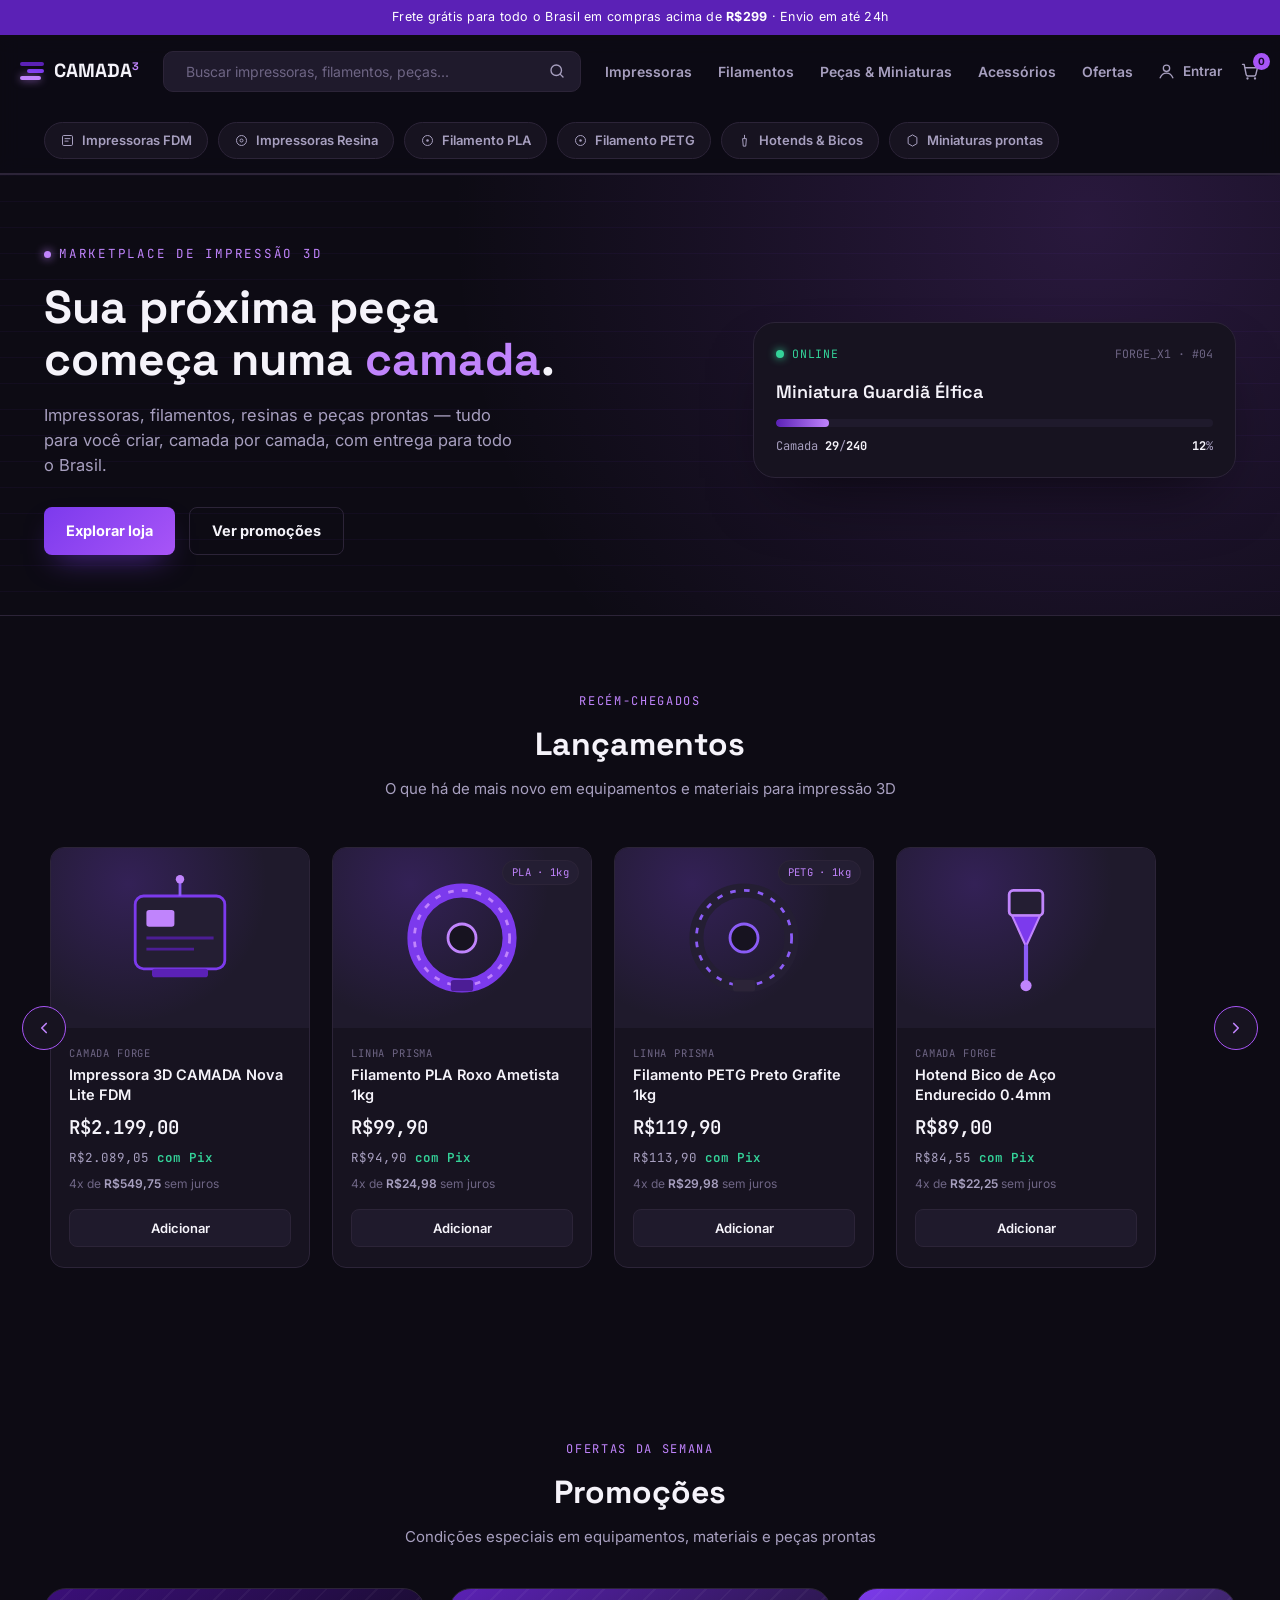
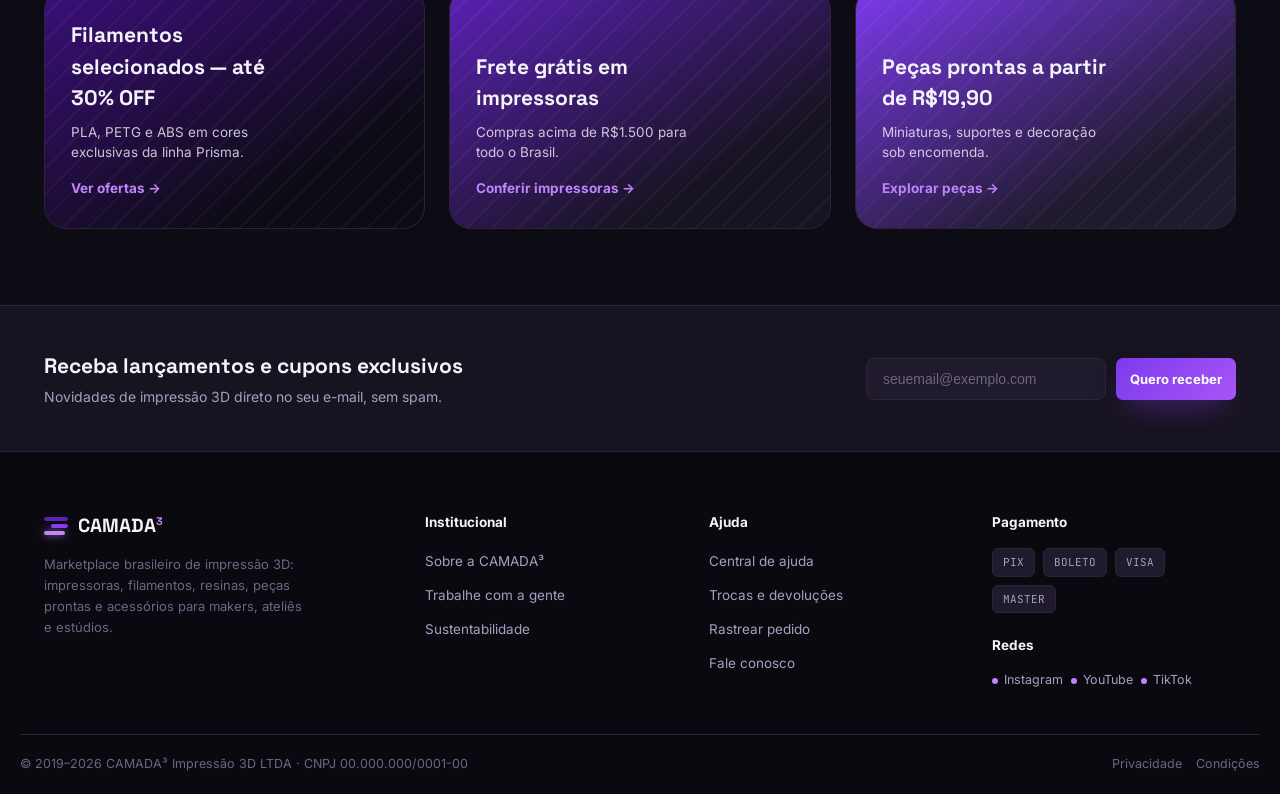
==== index.html @ 6850e4cc "Primeiros passos" ====
<!DOCTYPE html>
<html lang="pt-BR">
<head>
<meta charset="UTF-8">
<meta name="viewport" content="width=device-width, initial-scale=1.0">
<title>CAMADA³ · Loja de Impressão 3D</title>
<link rel="icon" href="data:image/svg+xml,%3Csvg xmlns='http://www.w3.org/2000/svg' viewBox='0 0 32 32'%3E%3Crect width='32' height='32' rx='7' fill='%230D0B14'/%3E%3Crect x='7' y='19' width='18' height='4' rx='2' fill='%234C1D95'/%3E%3Crect x='9' y='13' width='14' height='4' rx='2' fill='%238B5CF6'/%3E%3Crect x='11' y='7' width='10' height='4' rx='2' fill='%23C084FC'/%3E%3C/svg%3E">
<link rel="preconnect" href="https://fonts.googleapis.com">
<link rel="preconnect" href="https://fonts.gstatic.com" crossorigin>
<link href="https://fonts.googleapis.com/css2?family=Space+Grotesk:wght@500;600;700&family=Inter:wght@400;500;600;700&family=JetBrains+Mono:wght@500;600&display=swap" rel="stylesheet">
<style>
  :root{
    --bg:#0D0B14;
    --surface:#171320;
    --surface-2:#1F1A2C;
    --surface-3:#241E33;
    --border:#2C2438;
    --primary:#7C3AED;
    --primary-hover:#8B5CF6;
    --primary-dark:#5B21B6;
    --accent:#C084FC;
    --accent-2:#A855F7;
    --text:#F5F3FA;
    --text-muted:#A79FBF;
    --text-faint:#6E6584;
    --success:#34D399;
    --white:#ffffff;
    --radius-sm:8px;
    --radius-md:14px;
    --radius-lg:22px;
    --font-display:'Space Grotesk',sans-serif;
    --font-body:'Inter',sans-serif;
    --font-mono:'JetBrains Mono',monospace;
  }
  *{margin:0;padding:0;box-sizing:border-box;}
  html{scroll-behavior:smooth;}
  body{
    background:var(--bg);
    color:var(--text);
    font-family:var(--font-body);
    line-height:1.5;
    overflow-x:hidden;
  }
  a{color:inherit;text-decoration:none;}
  button{font-family:inherit;}
  ul{list-style:none;}
  :focus-visible{outline:2px solid var(--accent);outline-offset:3px;border-radius:4px;}
  img,svg{display:block;}
  .container{width:100%;max-width:1240px;margin:0 auto;padding:0 24px;}
  .section{padding:76px 0;}
  .section-head{text-align:center;margin-bottom:40px;}
  .section-head .eyebrow{
    font-family:var(--font-mono);font-size:12px;letter-spacing:.14em;color:var(--accent);
    text-transform:uppercase;margin-bottom:10px;display:block;
  }
  .section-head h2{font-family:var(--font-display);font-size:32px;font-weight:700;}
  .section-head p{color:var(--text-muted);margin-top:10px;font-size:15px;}

  /* ---------- Buttons ---------- */
  .btn{
    display:inline-flex;align-items:center;justify-content:center;gap:8px;
    padding:12px 22px;border-radius:var(--radius-sm);font-weight:700;font-size:14.5px;
    border:none;cursor:pointer;transition:transform .12s ease,filter .15s ease,background .15s ease,border-color .15s ease;
  }
  .btn:active{transform:scale(.97);}
  .btn-primary{background:linear-gradient(135deg,var(--primary),var(--accent-2));color:var(--white);box-shadow:0 14px 30px -12px rgba(124,58,237,.6);}
  .btn-primary:hover{filter:brightness(1.08);}
  .btn-ghost{background:transparent;color:var(--text);border:1.5px solid var(--border);}
  .btn-ghost:hover{border-color:var(--accent-2);color:var(--accent);}
  .btn-sm{padding:9px 14px;font-size:13px;border-radius:7px;}

  /* ---------- Logo ---------- */
  .logo{display:flex;align-items:center;gap:10px;flex-shrink:0;}
  .logo-mark{width:24px;height:24px;display:flex;flex-direction:column;justify-content:center;gap:3px;}
  .logo-mark span{height:4px;border-radius:2px;display:block;}
  .logo-mark span:nth-child(1){width:100%;background:var(--primary-dark);}
  .logo-mark span:nth-child(2){width:72%;margin-left:auto;background:var(--primary);}
  .logo-mark span:nth-child(3){width:88%;background:var(--accent);box-shadow:0 0 8px rgba(192,132,252,.75);}
  .logo-word{font-family:var(--font-display);font-weight:700;font-size:19px;}
  .logo-word sup{color:var(--accent);font-size:11px;top:-.6em;}

  /* ---------- Utility bar ---------- */
  .utility-bar{background:var(--primary-dark);color:#fff;font-size:12.5px;text-align:center;padding:8px 0;letter-spacing:.02em;}
  .utility-bar strong{font-weight:700;}

  /* ---------- Header ---------- */
  header.main-header{
    position:sticky;top:0;z-index:50;
    background:rgba(13,11,20,.9);backdrop-filter:blur(10px);
    border-bottom:1px solid var(--border);
  }
  .header-row{display:flex;align-items:center;gap:24px;padding:16px 0;}
  .search-form{
    flex:1;max-width:520px;display:flex;align-items:center;
    background:var(--surface-2);border:1.5px solid var(--border);border-radius:10px;
    padding:0 6px 0 14px;transition:border-color .15s ease;
  }
  .search-form:focus-within{border-color:var(--primary);}
  .search-form input{
    flex:1;background:none;border:none;color:var(--text);font-size:14px;padding:11px 8px;font-family:var(--font-body);
  }
  .search-form input::placeholder{color:var(--text-faint);}
  .search-form button{background:none;border:none;color:var(--text-muted);cursor:pointer;padding:8px;display:flex;}
  .search-form button:hover{color:var(--accent);}

  nav.main-nav{display:flex;align-items:center;gap:26px;}
  nav.main-nav a{font-size:14px;font-weight:600;color:var(--text-muted);transition:color .15s ease;white-space:nowrap;}
  nav.main-nav a:hover{color:var(--accent);}

  .header-actions{display:flex;align-items:center;gap:18px;flex-shrink:0;}
  .icon-link{display:flex;align-items:center;gap:7px;font-size:13.5px;font-weight:600;color:var(--text-muted);position:relative;}
  .icon-link:hover{color:var(--accent);}
  .cart-badge{
    position:absolute;top:-8px;right:-10px;background:var(--accent-2);color:#1a0b2e;font-size:10px;font-weight:700;
    border-radius:50%;width:17px;height:17px;display:flex;align-items:center;justify-content:center;
  }
  .hamburger{display:none;background:none;border:none;color:var(--text);cursor:pointer;padding:6px;}

  .category-row{border-bottom:1px solid var(--border);}
  .category-scroll{display:flex;gap:10px;padding:14px 0;overflow-x:auto;scrollbar-width:none;}
  .category-scroll::-webkit-scrollbar{display:none;}
  .pill{
    flex-shrink:0;display:flex;align-items:center;gap:7px;padding:8px 15px;border-radius:999px;
    background:var(--surface);border:1px solid var(--border);font-size:13px;font-weight:600;color:var(--text-muted);
    transition:border-color .15s ease,color .15s ease;
  }
  .pill:hover{border-color:var(--accent-2);color:var(--accent);}
  .pill svg{width:15px;height:15px;flex-shrink:0;}

  @media (max-width:900px){
    .search-form{display:none;}
    nav.main-nav{position:absolute;top:100%;left:0;width:100%;max-height:0;background:var(--surface);border-top:1px solid var(--border);
      flex-direction:column;align-items:stretch;gap:0;overflow:hidden;
      transition:max-height .3s ease;z-index:60;}
    nav.main-nav a{width:100%;padding:15px 24px;border-bottom:1px solid var(--border);}
    nav.main-nav.open{max-height:320px;overflow-y:auto;}
    .hamburger{display:flex;}
    .icon-link span.label{display:none;}
  }

  /* ---------- Hero ---------- */
  .hero{
    padding:70px 0 60px;
    background:
      repeating-linear-gradient(180deg,rgba(124,58,237,.05) 0px,rgba(124,58,237,.05) 1px,transparent 1px,transparent 26px),
      radial-gradient(circle at 85% 10%,rgba(168,85,247,.18),transparent 55%);
    border-bottom:1px solid var(--border);
  }
  .hero-grid{display:grid;grid-template-columns:1.15fr .85fr;gap:56px;align-items:center;}
  .hero .eyebrow{font-family:var(--font-mono);font-size:12.5px;letter-spacing:.14em;color:var(--accent);text-transform:uppercase;
    display:flex;align-items:center;gap:8px;margin-bottom:18px;}
  .hero .eyebrow::before{content:"";width:7px;height:7px;border-radius:50%;background:var(--accent);box-shadow:0 0 10px var(--accent);}
  .hero h1{font-family:var(--font-display);font-size:46px;font-weight:700;line-height:1.12;margin-bottom:18px;max-width:560px;}
  .hero h1 em{font-style:normal;color:var(--accent);}
  .hero p.lede{color:var(--text-muted);font-size:16.5px;max-width:480px;margin-bottom:30px;}
  .hero-ctas{display:flex;gap:14px;flex-wrap:wrap;}

  .status-card{
    background:var(--surface);border:1px solid var(--border);border-radius:var(--radius-lg);
    padding:22px;box-shadow:0 30px 70px -30px rgba(0,0,0,.7);
  }
  .status-head{display:flex;align-items:center;justify-content:space-between;margin-bottom:16px;}
  .status-head .dot-label{display:flex;align-items:center;gap:8px;font-family:var(--font-mono);font-size:11.5px;color:var(--success);text-transform:uppercase;letter-spacing:.06em;}
  .status-head .dot{width:8px;height:8px;border-radius:50%;background:var(--success);box-shadow:0 0 8px var(--success);animation:blink 1.6s ease-in-out infinite;}
  @keyframes blink{0%,100%{opacity:1;}50%{opacity:.35;}}
  .status-head .machine{font-family:var(--font-mono);font-size:11.5px;color:var(--text-faint);}
  .status-part{font-family:var(--font-display);font-size:18px;font-weight:600;margin-bottom:14px;min-height:24px;}
  .progress-track{height:8px;border-radius:6px;background:var(--surface-2);overflow:hidden;margin-bottom:10px;}
  .progress-fill{height:100%;border-radius:6px;background:linear-gradient(90deg,var(--primary-dark),var(--accent));width:0%;transition:width .2s linear;}
  .status-meta{display:flex;justify-content:space-between;font-family:var(--font-mono);font-size:12px;color:var(--text-muted);}
  .status-meta strong{color:var(--text);}

  @media (max-width:900px){
    .hero-grid{grid-template-columns:1fr;}
    .hero h1{font-size:34px;}
  }

  /* ---------- Carousel ---------- */
  .carousel-wrap{position:relative;}
  .carousel-track{
    display:flex;gap:22px;overflow-x:auto;scroll-snap-type:x mandatory;padding:6px 6px 20px;scrollbar-width:none;
  }
  .carousel-track::-webkit-scrollbar{display:none;}
  .carousel-arrow{
    position:absolute;top:42%;transform:translateY(-50%);width:44px;height:44px;border-radius:50%;
    background:var(--surface);border:1.5px solid var(--accent-2);color:var(--accent);
    display:flex;align-items:center;justify-content:center;cursor:pointer;z-index:5;transition:background .15s ease;
  }
  .carousel-arrow:hover{background:var(--surface-3);}
  .carousel-arrow.prev{left:-22px;}
  .carousel-arrow.next{right:-22px;}
  @media (max-width:700px){.carousel-arrow{display:none;}}

  .product-card{
    flex-shrink:0;width:260px;scroll-snap-align:start;
    background:var(--surface);border:1px solid var(--border);border-radius:var(--radius-md);overflow:hidden;
    display:flex;flex-direction:column;transition:border-color .15s ease,transform .15s ease;
  }
  .product-card:hover{border-color:var(--accent-2);transform:translateY(-3px);}
  .product-media{
    position:relative;height:180px;background:radial-gradient(circle at 30% 20%,rgba(124,58,237,.22),transparent 60%),var(--surface-2);
    display:flex;align-items:center;justify-content:center;padding:20px;
  }
  .product-media svg{width:100%;height:100%;}
  .media-badge{
    position:absolute;top:12px;right:12px;background:var(--surface-3);border:1px solid var(--border);
    color:var(--accent);font-family:var(--font-mono);font-size:10.5px;padding:4px 9px;border-radius:999px;letter-spacing:.03em;
  }
  .product-body{padding:18px 18px 20px;display:flex;flex-direction:column;gap:4px;flex:1;}
  .product-brand{font-family:var(--font-mono);font-size:10.5px;letter-spacing:.08em;color:var(--text-faint);text-transform:uppercase;}
  .product-name{font-size:14.5px;font-weight:600;line-height:1.35;margin-bottom:6px;min-height:38px;}
  .price{font-family:var(--font-mono);font-size:19px;font-weight:600;color:var(--text);}
  .price-pix{font-family:var(--font-mono);font-size:12.5px;color:var(--text-muted);margin-top:2px;}
  .price-pix .tag{color:var(--success);font-weight:600;}
  .installment{font-size:12px;color:var(--text-faint);margin-top:3px;margin-bottom:12px;}
  .installment strong{color:var(--text-muted);font-weight:600;}
  .add-btn{
    margin-top:auto;width:100%;padding:10px;border-radius:8px;background:var(--surface-2);border:1px solid var(--border);
    color:var(--text);font-size:13px;font-weight:600;cursor:pointer;display:flex;align-items:center;justify-content:center;gap:7px;
    transition:background .15s ease,border-color .15s ease,color .15s ease;
  }
  .add-btn:hover{background:var(--primary);border-color:var(--primary);color:#fff;}
  .add-btn.added{background:var(--success);border-color:var(--success);color:#06281c;}

  /* ---------- Promotions ---------- */
  .promo-grid{display:grid;grid-template-columns:repeat(3,1fr);gap:24px;}
  .promo-card{
    border-radius:var(--radius-lg);padding:30px 26px;min-height:220px;display:flex;flex-direction:column;justify-content:flex-end;
    position:relative;overflow:hidden;border:1px solid var(--border);
  }
  .promo-card::before{
    content:"";position:absolute;inset:0;background-image:repeating-linear-gradient(135deg,rgba(255,255,255,.04) 0 2px,transparent 2px 18px);
  }
  .promo-card.v1{background:linear-gradient(150deg,#3B0F7A,#0D0B14 75%);}
  .promo-card.v2{background:linear-gradient(150deg,#5B21B6,#171320 75%);}
  .promo-card.v3{background:linear-gradient(150deg,#7C3AED,#1F1A2C 75%);}
  .promo-card h3{font-family:var(--font-display);font-size:21px;font-weight:700;margin-bottom:8px;position:relative;max-width:230px;}
  .promo-card p{font-size:13.5px;color:rgba(245,243,250,.8);margin-bottom:16px;max-width:230px;position:relative;}
  .promo-card a{font-size:13.5px;font-weight:700;color:var(--accent);display:inline-flex;align-items:center;gap:6px;position:relative;}
  .promo-card a:hover{color:#fff;}

  @media (max-width:900px){.promo-grid{grid-template-columns:1fr;}}

  /* ---------- Newsletter ---------- */
  .newsletter{
    background:var(--surface);border-top:1px solid var(--border);border-bottom:1px solid var(--border);
  }
  .newsletter .container{display:flex;align-items:center;justify-content:space-between;gap:24px;padding:44px 24px;flex-wrap:wrap;}
  .newsletter h3{font-family:var(--font-display);font-size:21px;font-weight:700;margin-bottom:4px;}
  .newsletter p{color:var(--text-muted);font-size:14px;}
  .newsletter-form{display:flex;gap:10px;flex-wrap:wrap;}
  .newsletter-form input{
    padding:12px 16px;border-radius:8px;border:1.5px solid var(--border);background:var(--surface-2);color:var(--text);
    font-size:14px;min-width:240px;
  }
  .newsletter-form input::placeholder{color:var(--text-faint);}
  .newsletter-msg{font-size:13.5px;color:var(--success);font-weight:600;display:none;}
  .newsletter-msg.show{display:block;}

  /* ---------- Footer ---------- */
  footer.main-footer{padding:60px 0 0;background:#0B0910;}
  .footer-grid{display:grid;grid-template-columns:1.4fr 1fr 1fr 1fr;gap:40px;padding-bottom:44px;}
  .footer-col h4{font-size:13.5px;font-weight:700;margin-bottom:16px;color:var(--text);}
  .footer-col ul li{margin-bottom:10px;}
  .footer-col ul a{font-size:13.5px;color:var(--text-muted);}
  .footer-col ul a:hover{color:var(--accent);}
  .footer-col p.blurb{font-size:13px;color:var(--text-faint);max-width:260px;line-height:1.6;margin-top:10px;}
  .pay-row,.social-row{display:flex;gap:8px;flex-wrap:wrap;margin-top:6px;}
  .pay-pill{font-family:var(--font-mono);font-size:11px;padding:5px 10px;border-radius:6px;background:var(--surface-2);border:1px solid var(--border);color:var(--text-muted);}
  .social-pill{display:flex;align-items:center;gap:6px;font-size:12.5px;color:var(--text-muted);}
  .social-pill .dot{width:6px;height:6px;border-radius:50%;background:var(--accent);}
  .footer-bottom{
    border-top:1px solid var(--border);padding:20px 0;display:flex;align-items:center;justify-content:space-between;
    gap:16px;flex-wrap:wrap;font-size:12.5px;color:var(--text-faint);
  }
  .footer-bottom a{color:var(--text-faint);}
  .footer-bottom a:hover{color:var(--text-muted);}
  .footer-bottom-links a{margin-left:14px;}

  @media (max-width:900px){
    .footer-grid{grid-template-columns:1fr 1fr;}
  }
  @media (max-width:520px){
    .footer-grid{grid-template-columns:1fr;}
    .section{padding:54px 0;}
    .hero{padding:50px 0 40px;}
    .newsletter .container{flex-direction:column;align-items:flex-start;}
  }
  @media (prefers-reduced-motion:reduce){
    .status-head .dot{animation:none;}
    html{scroll-behavior:auto;}
  }
</style>
</head>
<body>

<div class="utility-bar">Frete grátis para todo o Brasil em compras acima de <strong>R$299</strong> · Envio em até 24h</div>

<header class="main-header">
  <div class="container header-row">
    <a href="index.html" class="logo" aria-label="CAMADA³ — página inicial">
      <span class="logo-mark"><span></span><span></span><span></span></span>
      <span class="logo-word">CAMADA<sup>3</sup></span>
    </a>

    <form class="search-form" role="search">
      <input type="text" placeholder="Buscar impressoras, filamentos, peças...">
      <button type="submit" aria-label="Buscar">
        <svg width="18" height="18" viewBox="0 0 24 24" fill="none"><circle cx="11" cy="11" r="7" stroke="currentColor" stroke-width="1.8"/><path d="M20 20l-3.5-3.5" stroke="currentColor" stroke-width="1.8" stroke-linecap="round"/></svg>
      </button>
    </form>

    <nav class="main-nav" id="mainNav">
      <a href="#lancamentos">Impressoras</a>
      <a href="#lancamentos">Filamentos</a>
      <a href="#lancamentos">Peças &amp; Miniaturas</a>
      <a href="#lancamentos">Acessórios</a>
      <a href="#promocoes">Ofertas</a>
    </nav>

    <div class="header-actions">
      <a href="login.html" class="icon-link">
        <svg width="19" height="19" viewBox="0 0 24 24" fill="none"><circle cx="12" cy="8" r="4" stroke="currentColor" stroke-width="1.7"/><path d="M4 20c1.5-4 5-6 8-6s6.5 2 8 6" stroke="currentColor" stroke-width="1.7" stroke-linecap="round"/></svg>
        <span class="label">Entrar</span>
      </a>
      <a href="#" class="icon-link" id="cartLink">
        <svg width="20" height="20" viewBox="0 0 24 24" fill="none"><path d="M3 4h2l2.4 12.4a2 2 0 0 0 2 1.6h7.6a2 2 0 0 0 2-1.6L21 8H6" stroke="currentColor" stroke-width="1.7" stroke-linecap="round" stroke-linejoin="round"/><circle cx="9" cy="21" r="1.4" fill="currentColor"/><circle cx="18" cy="21" r="1.4" fill="currentColor"/></svg>
        <span class="cart-badge" id="cartBadge">0</span>
      </a>
      <button class="hamburger" id="hamburger" aria-label="Abrir menu" aria-expanded="false">
        <svg width="22" height="22" viewBox="0 0 24 24" fill="none"><path d="M4 6h16M4 12h16M4 18h16" stroke="currentColor" stroke-width="1.8" stroke-linecap="round"/></svg>
      </button>
    </div>
  </div>

  <div class="category-row">
    <div class="container">
      <div class="category-scroll">
        <a class="pill" href="#lancamentos"><svg viewBox="0 0 24 24" fill="none"><rect x="4" y="4" width="16" height="16" rx="2" stroke="currentColor" stroke-width="1.6"/><path d="M8 9h8M8 13h5" stroke="currentColor" stroke-width="1.6" stroke-linecap="round"/></svg> Impressoras FDM</a>
        <a class="pill" href="#lancamentos"><svg viewBox="0 0 24 24" fill="none"><circle cx="12" cy="12" r="8" stroke="currentColor" stroke-width="1.6"/><circle cx="12" cy="12" r="2.4" stroke="currentColor" stroke-width="1.6"/></svg> Impressoras Resina</a>
        <a class="pill" href="#lancamentos"><svg viewBox="0 0 24 24" fill="none"><circle cx="12" cy="12" r="8" stroke="currentColor" stroke-width="1.6"/><circle cx="12" cy="12" r="2" fill="currentColor"/></svg> Filamento PLA</a>
        <a class="pill" href="#lancamentos"><svg viewBox="0 0 24 24" fill="none"><circle cx="12" cy="12" r="8" stroke="currentColor" stroke-width="1.6"/><circle cx="12" cy="12" r="2" fill="currentColor"/></svg> Filamento PETG</a>
        <a class="pill" href="#lancamentos"><svg viewBox="0 0 24 24" fill="none"><path d="M12 3v6M9 9h6l-1 12h-4L9 9z" stroke="currentColor" stroke-width="1.6" stroke-linejoin="round"/></svg> Hotends &amp; Bicos</a>
        <a class="pill" href="#lancamentos"><svg viewBox="0 0 24 24" fill="none"><path d="M12 3l7 4v10l-7 4-7-4V7l7-4z" stroke="currentColor" stroke-width="1.6" stroke-linejoin="round"/></svg> Miniaturas prontas</a>
      </div>
    </div>
  </div>
</header>

<section class="hero">
  <div class="container hero-grid">
    <div>
      <p class="eyebrow">Marketplace de impressão 3D</p>
      <h1>Sua próxima peça começa numa <em>camada</em>.</h1>
      <p class="lede">Impressoras, filamentos, resinas e peças prontas — tudo para você criar, camada por camada, com entrega para todo o Brasil.</p>
      <div class="hero-ctas">
        <a href="#lancamentos" class="btn btn-primary">Explorar loja</a>
        <a href="#promocoes" class="btn btn-ghost">Ver promoções</a>
      </div>
    </div>

    <div class="status-card">
      <div class="status-head">
        <span class="dot-label"><span class="dot"></span> Online</span>
        <span class="machine">FORGE_X1 · #04</span>
      </div>
      <p class="status-part" id="statusPart">Miniatura Guardiã Élfica</p>
      <div class="progress-track"><div class="progress-fill" id="progressFill"></div></div>
      <div class="status-meta">
        <span>Camada <strong id="layerCount">0</strong>/<strong id="layerTotal">240</strong></span>
        <span><strong id="progressPct">0</strong>%</span>
      </div>
    </div>
  </div>
</section>

<section class="section" id="lancamentos">
  <div class="container">
    <div class="section-head">
      <span class="eyebrow">Recém-chegados</span>
      <h2>Lançamentos</h2>
      <p>O que há de mais novo em equipamentos e materiais para impressão 3D</p>
    </div>

    <div class="carousel-wrap">
      <button class="carousel-arrow prev" id="prevBtn" aria-label="Anterior">
        <svg width="18" height="18" viewBox="0 0 24 24" fill="none"><path d="M15 6l-6 6 6 6" stroke="currentColor" stroke-width="2.2" stroke-linecap="round" stroke-linejoin="round"/></svg>
      </button>

      <div class="carousel-track" id="carouselTrack">

        <article class="product-card">
          <div class="product-media">
            <svg viewBox="0 0 100 100"><rect x="18" y="20" width="64" height="52" rx="6" fill="#241E33" stroke="#7C3AED" stroke-width="2"/><rect x="26" y="30" width="20" height="12" rx="2" fill="#C084FC"/><line x1="26" y1="50" x2="74" y2="50" stroke="#4C1D95" stroke-width="2"/><line x1="26" y1="58" x2="60" y2="58" stroke="#4C1D95" stroke-width="2"/><rect x="30" y="72" width="40" height="6" rx="2" fill="#5B21B6"/><line x1="50" y1="20" x2="50" y2="8" stroke="#8B5CF6" stroke-width="2"/><circle cx="50" cy="8" r="3" fill="#C084FC"/></svg>
          </div>
          <div class="product-body">
            <span class="product-brand">Camada Forge</span>
            <h3 class="product-name">Impressora 3D CAMADA Nova Lite FDM</h3>
            <p class="price">R$2.199,00</p>
            <p class="price-pix">R$2.089,05 <span class="tag">com Pix</span></p>
            <p class="installment">4x de <strong>R$549,75</strong> sem juros</p>
            <button class="add-btn">Adicionar</button>
          </div>
        </article>

        <article class="product-card">
          <div class="product-media">
            <span class="media-badge">PLA · 1kg</span>
            <svg viewBox="0 0 100 100"><circle cx="50" cy="50" r="34" fill="none" stroke="#7C3AED" stroke-width="10"/><circle cx="50" cy="50" r="34" fill="none" stroke="#C084FC" stroke-width="2" stroke-dasharray="4 6"/><circle cx="50" cy="50" r="10" fill="#171320" stroke="#C084FC" stroke-width="2"/><rect x="42" y="80" width="16" height="8" rx="2" fill="#4C1D95"/></svg>
          </div>
          <div class="product-body">
            <span class="product-brand">Linha Prisma</span>
            <h3 class="product-name">Filamento PLA Roxo Ametista 1kg</h3>
            <p class="price">R$99,90</p>
            <p class="price-pix">R$94,90 <span class="tag">com Pix</span></p>
            <p class="installment">4x de <strong>R$24,98</strong> sem juros</p>
            <button class="add-btn">Adicionar</button>
          </div>
        </article>

        <article class="product-card">
          <div class="product-media">
            <span class="media-badge">PETG · 1kg</span>
            <svg viewBox="0 0 100 100"><circle cx="50" cy="50" r="34" fill="none" stroke="#241E33" stroke-width="10"/><circle cx="50" cy="50" r="34" fill="none" stroke="#8B5CF6" stroke-width="2" stroke-dasharray="4 6"/><circle cx="50" cy="50" r="10" fill="#171320" stroke="#8B5CF6" stroke-width="2"/><rect x="42" y="80" width="16" height="8" rx="2" fill="#2C2438"/></svg>
          </div>
          <div class="product-body">
            <span class="product-brand">Linha Prisma</span>
            <h3 class="product-name">Filamento PETG Preto Grafite 1kg</h3>
            <p class="price">R$119,90</p>
            <p class="price-pix">R$113,90 <span class="tag">com Pix</span></p>
            <p class="installment">4x de <strong>R$29,98</strong> sem juros</p>
            <button class="add-btn">Adicionar</button>
          </div>
        </article>

        <article class="product-card">
          <div class="product-media">
            <svg viewBox="0 0 100 100"><rect x="38" y="16" width="24" height="18" rx="3" fill="#241E33" stroke="#C084FC" stroke-width="2"/><polygon points="40,34 60,34 50,56" fill="#7C3AED" stroke="#C084FC" stroke-width="1.5"/><line x1="50" y1="56" x2="50" y2="80" stroke="#8B5CF6" stroke-width="3" stroke-linecap="round"/><circle cx="50" cy="84" r="4" fill="#C084FC"/></svg>
          </div>
          <div class="product-body">
            <span class="product-brand">Camada Forge</span>
            <h3 class="product-name">Hotend Bico de Aço Endurecido 0.4mm</h3>
            <p class="price">R$89,00</p>
            <p class="price-pix">R$84,55 <span class="tag">com Pix</span></p>
            <p class="installment">4x de <strong>R$22,25</strong> sem juros</p>
            <button class="add-btn">Adicionar</button>
          </div>
        </article>

      </div>

      <button class="carousel-arrow next" id="nextBtn" aria-label="Próximo">
        <svg width="18" height="18" viewBox="0 0 24 24" fill="none"><path d="M9 6l6 6-6 6" stroke="currentColor" stroke-width="2.2" stroke-linecap="round" stroke-linejoin="round"/></svg>
      </button>
    </div>
  </div>
</section>

<section class="section" id="promocoes">
  <div class="container">
    <div class="section-head">
      <span class="eyebrow">Ofertas da semana</span>
      <h2>Promoções</h2>
      <p>Condições especiais em equipamentos, materiais e peças prontas</p>
    </div>

    <div class="promo-grid">
      <div class="promo-card v1">
        <h3>Filamentos selecionados — até 30% OFF</h3>
        <p>PLA, PETG e ABS em cores exclusivas da linha Prisma.</p>
        <a href="#lancamentos">Ver ofertas →</a>
      </div>
      <div class="promo-card v2">
        <h3>Frete grátis em impressoras</h3>
        <p>Compras acima de R$1.500 para todo o Brasil.</p>
        <a href="#lancamentos">Conferir impressoras →</a>
      </div>
      <div class="promo-card v3">
        <h3>Peças prontas a partir de R$19,90</h3>
        <p>Miniaturas, suportes e decoração sob encomenda.</p>
        <a href="#lancamentos">Explorar peças →</a>
      </div>
    </div>
  </div>
</section>

<div class="newsletter">
  <div class="container">
    <div>
      <h3>Receba lançamentos e cupons exclusivos</h3>
      <p>Novidades de impressão 3D direto no seu e-mail, sem spam.</p>
    </div>
    <form class="newsletter-form" id="newsletterForm">
      <input type="email" placeholder="seuemail@exemplo.com" required>
      <button type="submit" class="btn btn-primary btn-sm">Quero receber</button>
    </form>
    <span class="newsletter-msg" id="newsletterMsg">Inscrição confirmada! ✓</span>
  </div>
</div>

<footer class="main-footer">
  <div class="container footer-grid">
    <div class="footer-col">
      <a href="index.html" class="logo" style="margin-bottom:14px;">
        <span class="logo-mark"><span></span><span></span><span></span></span>
        <span class="logo-word">CAMADA<sup>3</sup></span>
      </a>
      <p class="blurb">Marketplace brasileiro de impressão 3D: impressoras, filamentos, resinas, peças prontas e acessórios para makers, ateliês e estúdios.</p>
    </div>
    <div class="footer-col">
      <h4>Institucional</h4>
      <ul>
        <li><a href="#">Sobre a CAMADA³</a></li>
        <li><a href="#">Trabalhe com a gente</a></li>
        <li><a href="#">Sustentabilidade</a></li>
      </ul>
    </div>
    <div class="footer-col">
      <h4>Ajuda</h4>
      <ul>
        <li><a href="#">Central de ajuda</a></li>
        <li><a href="#">Trocas e devoluções</a></li>
        <li><a href="#">Rastrear pedido</a></li>
        <li><a href="#">Fale conosco</a></li>
      </ul>
    </div>
    <div class="footer-col">
      <h4>Pagamento</h4>
      <div class="pay-row">
        <span class="pay-pill">PIX</span>
        <span class="pay-pill">BOLETO</span>
        <span class="pay-pill">VISA</span>
        <span class="pay-pill">MASTER</span>
      </div>
      <h4 style="margin-top:22px;">Redes</h4>
      <div class="social-row">
        <span class="social-pill"><span class="dot"></span>Instagram</span>
        <span class="social-pill"><span class="dot"></span>YouTube</span>
        <span class="social-pill"><span class="dot"></span>TikTok</span>
      </div>
    </div>
  </div>
  <div class="container footer-bottom">
    <span>© 2019–<span id="year"></span> CAMADA³ Impressão 3D LTDA · CNPJ 00.000.000/0001-00</span>
    <span class="footer-bottom-links"><a href="#">Privacidade</a><a href="#">Condições</a></span>
  </div>
</footer>

<script>
  document.getElementById('year').textContent = new Date().getFullYear();

  // Mobile nav toggle
  const hamburger = document.getElementById('hamburger');
  const mainNav = document.getElementById('mainNav');
  hamburger.addEventListener('click', () => {
    const open = mainNav.classList.toggle('open');
    hamburger.setAttribute('aria-expanded', String(open));
  });
  mainNav.querySelectorAll('a').forEach(a => a.addEventListener('click', () => {
    mainNav.classList.remove('open');
    hamburger.setAttribute('aria-expanded', 'false');
  }));

  // Search (demo only)
  document.querySelector('.search-form').addEventListener('submit', (e) => e.preventDefault());

  // Carousel controls
  const track = document.getElementById('carouselTrack');
  const step = () => track.querySelector('.product-card').offsetWidth + 22;
  document.getElementById('prevBtn').addEventListener('click', () => track.scrollBy({left: -step(), behavior:'smooth'}));
  document.getElementById('nextBtn').addEventListener('click', () => track.scrollBy({left: step(), behavior:'smooth'}));

  // Add to cart
  let cartCount = 0;
  const cartBadge = document.getElementById('cartBadge');
  document.querySelectorAll('.add-btn').forEach(btn => {
    btn.addEventListener('click', () => {
      cartCount++;
      cartBadge.textContent = cartCount;
      const original = btn.textContent;
      btn.textContent = 'Adicionado ✓';
      btn.classList.add('added');
      setTimeout(() => { btn.textContent = original; btn.classList.remove('added'); }, 1200);
    });
  });

  // Newsletter (demo only)
  const newsletterForm = document.getElementById('newsletterForm');
  const newsletterMsg = document.getElementById('newsletterMsg');
  newsletterForm.addEventListener('submit', (e) => {
    e.preventDefault();
    newsletterForm.style.display = 'none';
    newsletterMsg.classList.add('show');
  });

  // Live print status widget
  const parts = ['Miniatura Guardiã Élfica','Suporte Articulado','Vaso Geométrico Facetado','Engrenagem Modular','Case Personalizado'];
  let partIndex = 0;
  let progress = 0;
  let layerTotal = 240;
  const statusPart = document.getElementById('statusPart');
  const progressFill = document.getElementById('progressFill');
  const progressPct = document.getElementById('progressPct');
  const layerCount = document.getElementById('layerCount');
  const layerTotalEl = document.getElementById('layerTotal');

  function tick(){
    progress += 2;
    if (progress > 100){
      progress = 0;
      partIndex = (partIndex + 1) % parts.length;
      layerTotal = 180 + Math.floor(Math.random() * 140);
      statusPart.textContent = parts[partIndex];
      layerTotalEl.textContent = layerTotal;
    }
    progressFill.style.width = progress + '%';
    progressPct.textContent = progress;
    layerCount.textContent = Math.round((progress/100) * layerTotal);
  }
  layerTotalEl.textContent = layerTotal;
  setInterval(tick, 200);
</script>
</body>
</html>
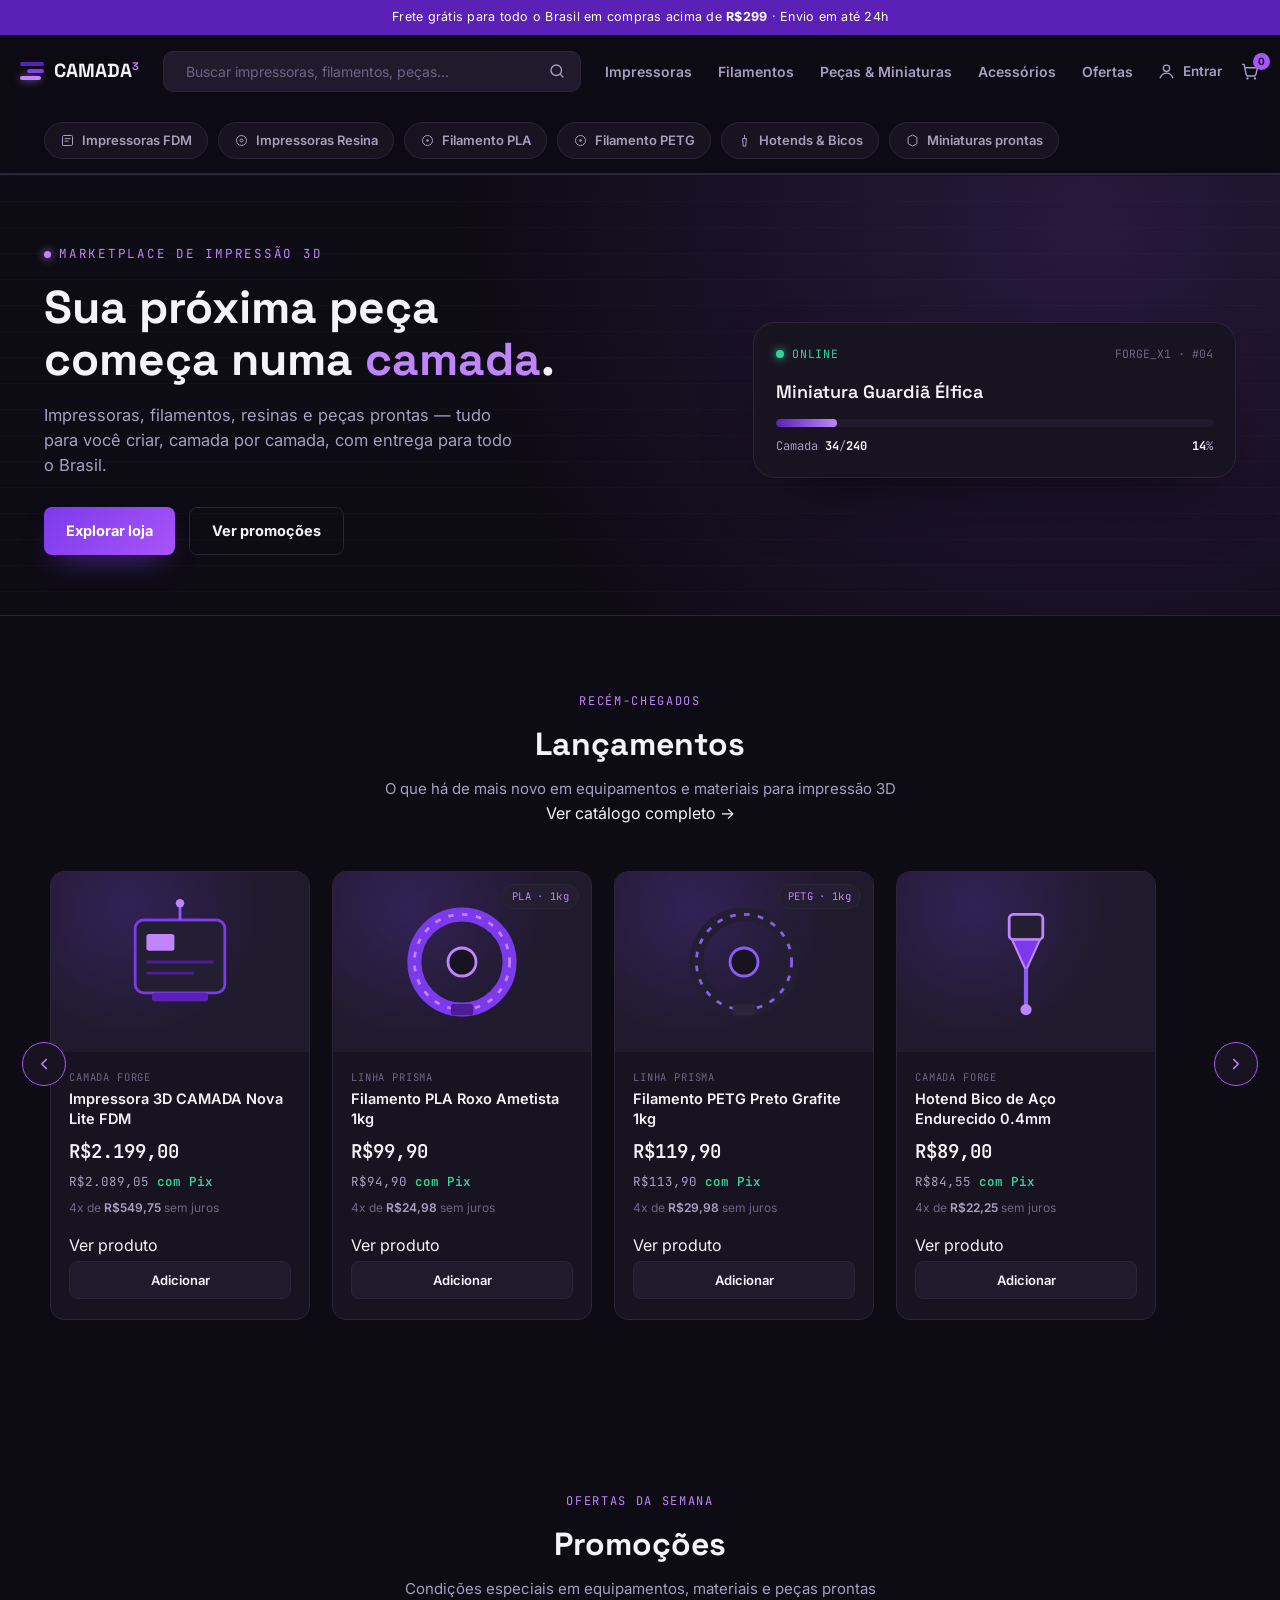
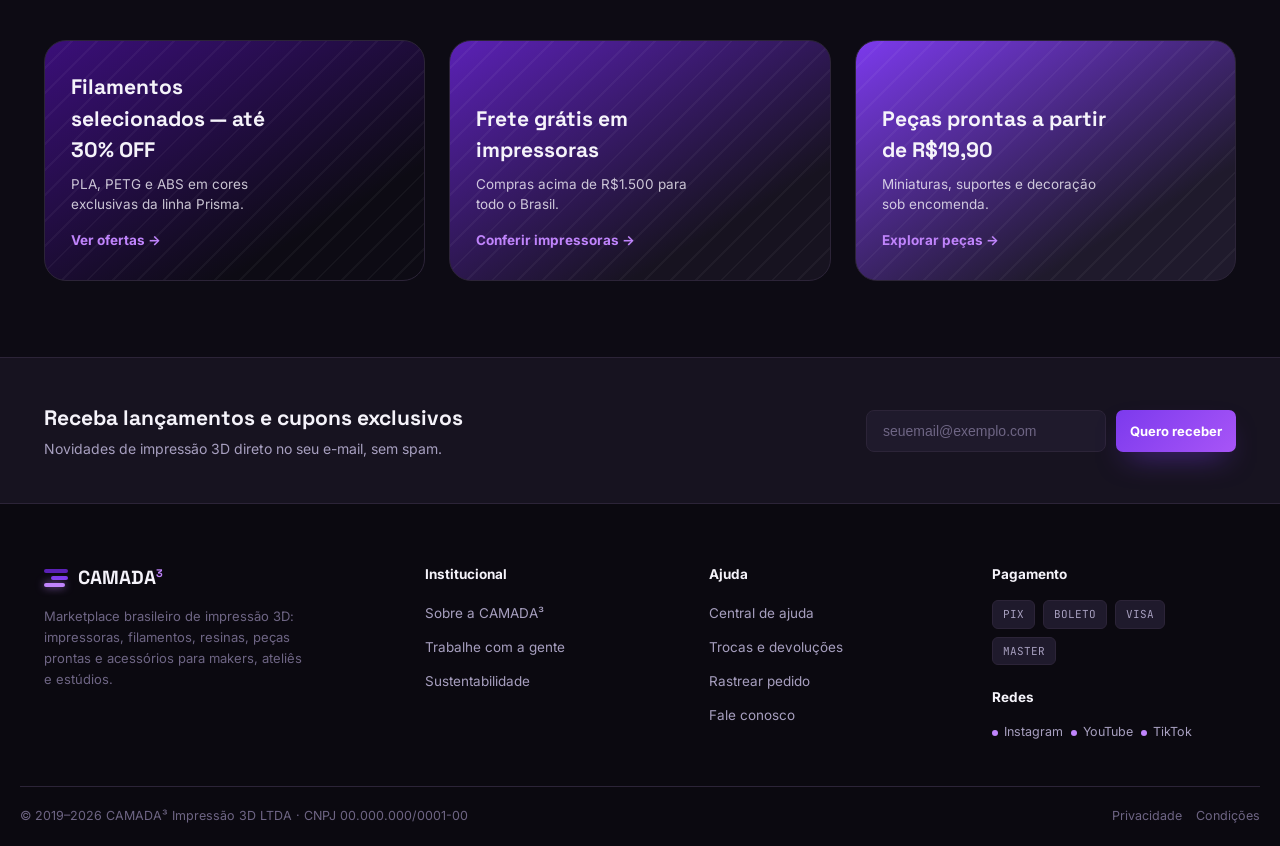
==== commit ca3578a7: "Alteracoes no index.html" ====
--- a/index.html
+++ b/index.html
@@ -7,618 +7,261 @@
 <link rel="icon" href="data:image/svg+xml,%3Csvg xmlns='http://www.w3.org/2000/svg' viewBox='0 0 32 32'%3E%3Crect width='32' height='32' rx='7' fill='%230D0B14'/%3E%3Crect x='7' y='19' width='18' height='4' rx='2' fill='%234C1D95'/%3E%3Crect x='9' y='13' width='14' height='4' rx='2' fill='%238B5CF6'/%3E%3Crect x='11' y='7' width='10' height='4' rx='2' fill='%23C084FC'/%3E%3C/svg%3E">
 <link rel="preconnect" href="https://fonts.googleapis.com">
 <link rel="preconnect" href="https://fonts.gstatic.com" crossorigin>
+<link rel="stylesheet" href="index.css">
+<script src="index.js" defer></script>
 <link href="https://fonts.googleapis.com/css2?family=Space+Grotesk:wght@500;600;700&family=Inter:wght@400;500;600;700&family=JetBrains+Mono:wght@500;600&display=swap" rel="stylesheet">
-<style>
-  :root{
-    --bg:#0D0B14;
-    --surface:#171320;
-    --surface-2:#1F1A2C;
-    --surface-3:#241E33;
-    --border:#2C2438;
-    --primary:#7C3AED;
-    --primary-hover:#8B5CF6;
-    --primary-dark:#5B21B6;
-    --accent:#C084FC;
-    --accent-2:#A855F7;
-    --text:#F5F3FA;
-    --text-muted:#A79FBF;
-    --text-faint:#6E6584;
-    --success:#34D399;
-    --white:#ffffff;
-    --radius-sm:8px;
-    --radius-md:14px;
-    --radius-lg:22px;
-    --font-display:'Space Grotesk',sans-serif;
-    --font-body:'Inter',sans-serif;
-    --font-mono:'JetBrains Mono',monospace;
-  }
-  *{margin:0;padding:0;box-sizing:border-box;}
-  html{scroll-behavior:smooth;}
-  body{
-    background:var(--bg);
-    color:var(--text);
-    font-family:var(--font-body);
-    line-height:1.5;
-    overflow-x:hidden;
-  }
-  a{color:inherit;text-decoration:none;}
-  button{font-family:inherit;}
-  ul{list-style:none;}
-  :focus-visible{outline:2px solid var(--accent);outline-offset:3px;border-radius:4px;}
-  img,svg{display:block;}
-  .container{width:100%;max-width:1240px;margin:0 auto;padding:0 24px;}
-  .section{padding:76px 0;}
-  .section-head{text-align:center;margin-bottom:40px;}
-  .section-head .eyebrow{
-    font-family:var(--font-mono);font-size:12px;letter-spacing:.14em;color:var(--accent);
-    text-transform:uppercase;margin-bottom:10px;display:block;
-  }
-  .section-head h2{font-family:var(--font-display);font-size:32px;font-weight:700;}
-  .section-head p{color:var(--text-muted);margin-top:10px;font-size:15px;}
-
-  /* ---------- Buttons ---------- */
-  .btn{
-    display:inline-flex;align-items:center;justify-content:center;gap:8px;
-    padding:12px 22px;border-radius:var(--radius-sm);font-weight:700;font-size:14.5px;
-    border:none;cursor:pointer;transition:transform .12s ease,filter .15s ease,background .15s ease,border-color .15s ease;
-  }
-  .btn:active{transform:scale(.97);}
-  .btn-primary{background:linear-gradient(135deg,var(--primary),var(--accent-2));color:var(--white);box-shadow:0 14px 30px -12px rgba(124,58,237,.6);}
-  .btn-primary:hover{filter:brightness(1.08);}
-  .btn-ghost{background:transparent;color:var(--text);border:1.5px solid var(--border);}
-  .btn-ghost:hover{border-color:var(--accent-2);color:var(--accent);}
-  .btn-sm{padding:9px 14px;font-size:13px;border-radius:7px;}
-
-  /* ---------- Logo ---------- */
-  .logo{display:flex;align-items:center;gap:10px;flex-shrink:0;}
-  .logo-mark{width:24px;height:24px;display:flex;flex-direction:column;justify-content:center;gap:3px;}
-  .logo-mark span{height:4px;border-radius:2px;display:block;}
-  .logo-mark span:nth-child(1){width:100%;background:var(--primary-dark);}
-  .logo-mark span:nth-child(2){width:72%;margin-left:auto;background:var(--primary);}
-  .logo-mark span:nth-child(3){width:88%;background:var(--accent);box-shadow:0 0 8px rgba(192,132,252,.75);}
-  .logo-word{font-family:var(--font-display);font-weight:700;font-size:19px;}
-  .logo-word sup{color:var(--accent);font-size:11px;top:-.6em;}
-
-  /* ---------- Utility bar ---------- */
-  .utility-bar{background:var(--primary-dark);color:#fff;font-size:12.5px;text-align:center;padding:8px 0;letter-spacing:.02em;}
-  .utility-bar strong{font-weight:700;}
-
-  /* ---------- Header ---------- */
-  header.main-header{
-    position:sticky;top:0;z-index:50;
-    background:rgba(13,11,20,.9);backdrop-filter:blur(10px);
-    border-bottom:1px solid var(--border);
-  }
-  .header-row{display:flex;align-items:center;gap:24px;padding:16px 0;}
-  .search-form{
-    flex:1;max-width:520px;display:flex;align-items:center;
-    background:var(--surface-2);border:1.5px solid var(--border);border-radius:10px;
-    padding:0 6px 0 14px;transition:border-color .15s ease;
-  }
-  .search-form:focus-within{border-color:var(--primary);}
-  .search-form input{
-    flex:1;background:none;border:none;color:var(--text);font-size:14px;padding:11px 8px;font-family:var(--font-body);
-  }
-  .search-form input::placeholder{color:var(--text-faint);}
-  .search-form button{background:none;border:none;color:var(--text-muted);cursor:pointer;padding:8px;display:flex;}
-  .search-form button:hover{color:var(--accent);}
-
-  nav.main-nav{display:flex;align-items:center;gap:26px;}
-  nav.main-nav a{font-size:14px;font-weight:600;color:var(--text-muted);transition:color .15s ease;white-space:nowrap;}
-  nav.main-nav a:hover{color:var(--accent);}
-
-  .header-actions{display:flex;align-items:center;gap:18px;flex-shrink:0;}
-  .icon-link{display:flex;align-items:center;gap:7px;font-size:13.5px;font-weight:600;color:var(--text-muted);position:relative;}
-  .icon-link:hover{color:var(--accent);}
-  .cart-badge{
-    position:absolute;top:-8px;right:-10px;background:var(--accent-2);color:#1a0b2e;font-size:10px;font-weight:700;
-    border-radius:50%;width:17px;height:17px;display:flex;align-items:center;justify-content:center;
-  }
-  .hamburger{display:none;background:none;border:none;color:var(--text);cursor:pointer;padding:6px;}
-
-  .category-row{border-bottom:1px solid var(--border);}
-  .category-scroll{display:flex;gap:10px;padding:14px 0;overflow-x:auto;scrollbar-width:none;}
-  .category-scroll::-webkit-scrollbar{display:none;}
-  .pill{
-    flex-shrink:0;display:flex;align-items:center;gap:7px;padding:8px 15px;border-radius:999px;
-    background:var(--surface);border:1px solid var(--border);font-size:13px;font-weight:600;color:var(--text-muted);
-    transition:border-color .15s ease,color .15s ease;
-  }
-  .pill:hover{border-color:var(--accent-2);color:var(--accent);}
-  .pill svg{width:15px;height:15px;flex-shrink:0;}
-
-  @media (max-width:900px){
-    .search-form{display:none;}
-    nav.main-nav{position:absolute;top:100%;left:0;width:100%;max-height:0;background:var(--surface);border-top:1px solid var(--border);
-      flex-direction:column;align-items:stretch;gap:0;overflow:hidden;
-      transition:max-height .3s ease;z-index:60;}
-    nav.main-nav a{width:100%;padding:15px 24px;border-bottom:1px solid var(--border);}
-    nav.main-nav.open{max-height:320px;overflow-y:auto;}
-    .hamburger{display:flex;}
-    .icon-link span.label{display:none;}
-  }
-
-  /* ---------- Hero ---------- */
-  .hero{
-    padding:70px 0 60px;
-    background:
-      repeating-linear-gradient(180deg,rgba(124,58,237,.05) 0px,rgba(124,58,237,.05) 1px,transparent 1px,transparent 26px),
-      radial-gradient(circle at 85% 10%,rgba(168,85,247,.18),transparent 55%);
-    border-bottom:1px solid var(--border);
-  }
-  .hero-grid{display:grid;grid-template-columns:1.15fr .85fr;gap:56px;align-items:center;}
-  .hero .eyebrow{font-family:var(--font-mono);font-size:12.5px;letter-spacing:.14em;color:var(--accent);text-transform:uppercase;
-    display:flex;align-items:center;gap:8px;margin-bottom:18px;}
-  .hero .eyebrow::before{content:"";width:7px;height:7px;border-radius:50%;background:var(--accent);box-shadow:0 0 10px var(--accent);}
-  .hero h1{font-family:var(--font-display);font-size:46px;font-weight:700;line-height:1.12;margin-bottom:18px;max-width:560px;}
-  .hero h1 em{font-style:normal;color:var(--accent);}
-  .hero p.lede{color:var(--text-muted);font-size:16.5px;max-width:480px;margin-bottom:30px;}
-  .hero-ctas{display:flex;gap:14px;flex-wrap:wrap;}
-
-  .status-card{
-    background:var(--surface);border:1px solid var(--border);border-radius:var(--radius-lg);
-    padding:22px;box-shadow:0 30px 70px -30px rgba(0,0,0,.7);
-  }
-  .status-head{display:flex;align-items:center;justify-content:space-between;margin-bottom:16px;}
-  .status-head .dot-label{display:flex;align-items:center;gap:8px;font-family:var(--font-mono);font-size:11.5px;color:var(--success);text-transform:uppercase;letter-spacing:.06em;}
-  .status-head .dot{width:8px;height:8px;border-radius:50%;background:var(--success);box-shadow:0 0 8px var(--success);animation:blink 1.6s ease-in-out infinite;}
-  @keyframes blink{0%,100%{opacity:1;}50%{opacity:.35;}}
-  .status-head .machine{font-family:var(--font-mono);font-size:11.5px;color:var(--text-faint);}
-  .status-part{font-family:var(--font-display);font-size:18px;font-weight:600;margin-bottom:14px;min-height:24px;}
-  .progress-track{height:8px;border-radius:6px;background:var(--surface-2);overflow:hidden;margin-bottom:10px;}
-  .progress-fill{height:100%;border-radius:6px;background:linear-gradient(90deg,var(--primary-dark),var(--accent));width:0%;transition:width .2s linear;}
-  .status-meta{display:flex;justify-content:space-between;font-family:var(--font-mono);font-size:12px;color:var(--text-muted);}
-  .status-meta strong{color:var(--text);}
-
-  @media (max-width:900px){
-    .hero-grid{grid-template-columns:1fr;}
-    .hero h1{font-size:34px;}
-  }
-
-  /* ---------- Carousel ---------- */
-  .carousel-wrap{position:relative;}
-  .carousel-track{
-    display:flex;gap:22px;overflow-x:auto;scroll-snap-type:x mandatory;padding:6px 6px 20px;scrollbar-width:none;
-  }
-  .carousel-track::-webkit-scrollbar{display:none;}
-  .carousel-arrow{
-    position:absolute;top:42%;transform:translateY(-50%);width:44px;height:44px;border-radius:50%;
-    background:var(--surface);border:1.5px solid var(--accent-2);color:var(--accent);
-    display:flex;align-items:center;justify-content:center;cursor:pointer;z-index:5;transition:background .15s ease;
-  }
-  .carousel-arrow:hover{background:var(--surface-3);}
-  .carousel-arrow.prev{left:-22px;}
-  .carousel-arrow.next{right:-22px;}
-  @media (max-width:700px){.carousel-arrow{display:none;}}
-
-  .product-card{
-    flex-shrink:0;width:260px;scroll-snap-align:start;
-    background:var(--surface);border:1px solid var(--border);border-radius:var(--radius-md);overflow:hidden;
-    display:flex;flex-direction:column;transition:border-color .15s ease,transform .15s ease;
-  }
-  .product-card:hover{border-color:var(--accent-2);transform:translateY(-3px);}
-  .product-media{
-    position:relative;height:180px;background:radial-gradient(circle at 30% 20%,rgba(124,58,237,.22),transparent 60%),var(--surface-2);
-    display:flex;align-items:center;justify-content:center;padding:20px;
-  }
-  .product-media svg{width:100%;height:100%;}
-  .media-badge{
-    position:absolute;top:12px;right:12px;background:var(--surface-3);border:1px solid var(--border);
-    color:var(--accent);font-family:var(--font-mono);font-size:10.5px;padding:4px 9px;border-radius:999px;letter-spacing:.03em;
-  }
-  .product-body{padding:18px 18px 20px;display:flex;flex-direction:column;gap:4px;flex:1;}
-  .product-brand{font-family:var(--font-mono);font-size:10.5px;letter-spacing:.08em;color:var(--text-faint);text-transform:uppercase;}
-  .product-name{font-size:14.5px;font-weight:600;line-height:1.35;margin-bottom:6px;min-height:38px;}
-  .price{font-family:var(--font-mono);font-size:19px;font-weight:600;color:var(--text);}
-  .price-pix{font-family:var(--font-mono);font-size:12.5px;color:var(--text-muted);margin-top:2px;}
-  .price-pix .tag{color:var(--success);font-weight:600;}
-  .installment{font-size:12px;color:var(--text-faint);margin-top:3px;margin-bottom:12px;}
-  .installment strong{color:var(--text-muted);font-weight:600;}
-  .add-btn{
-    margin-top:auto;width:100%;padding:10px;border-radius:8px;background:var(--surface-2);border:1px solid var(--border);
-    color:var(--text);font-size:13px;font-weight:600;cursor:pointer;display:flex;align-items:center;justify-content:center;gap:7px;
-    transition:background .15s ease,border-color .15s ease,color .15s ease;
-  }
-  .add-btn:hover{background:var(--primary);border-color:var(--primary);color:#fff;}
-  .add-btn.added{background:var(--success);border-color:var(--success);color:#06281c;}
-
-  /* ---------- Promotions ---------- */
-  .promo-grid{display:grid;grid-template-columns:repeat(3,1fr);gap:24px;}
-  .promo-card{
-    border-radius:var(--radius-lg);padding:30px 26px;min-height:220px;display:flex;flex-direction:column;justify-content:flex-end;
-    position:relative;overflow:hidden;border:1px solid var(--border);
-  }
-  .promo-card::before{
-    content:"";position:absolute;inset:0;background-image:repeating-linear-gradient(135deg,rgba(255,255,255,.04) 0 2px,transparent 2px 18px);
-  }
-  .promo-card.v1{background:linear-gradient(150deg,#3B0F7A,#0D0B14 75%);}
-  .promo-card.v2{background:linear-gradient(150deg,#5B21B6,#171320 75%);}
-  .promo-card.v3{background:linear-gradient(150deg,#7C3AED,#1F1A2C 75%);}
-  .promo-card h3{font-family:var(--font-display);font-size:21px;font-weight:700;margin-bottom:8px;position:relative;max-width:230px;}
-  .promo-card p{font-size:13.5px;color:rgba(245,243,250,.8);margin-bottom:16px;max-width:230px;position:relative;}
-  .promo-card a{font-size:13.5px;font-weight:700;color:var(--accent);display:inline-flex;align-items:center;gap:6px;position:relative;}
-  .promo-card a:hover{color:#fff;}
-
-  @media (max-width:900px){.promo-grid{grid-template-columns:1fr;}}
-
-  /* ---------- Newsletter ---------- */
-  .newsletter{
-    background:var(--surface);border-top:1px solid var(--border);border-bottom:1px solid var(--border);
-  }
-  .newsletter .container{display:flex;align-items:center;justify-content:space-between;gap:24px;padding:44px 24px;flex-wrap:wrap;}
-  .newsletter h3{font-family:var(--font-display);font-size:21px;font-weight:700;margin-bottom:4px;}
-  .newsletter p{color:var(--text-muted);font-size:14px;}
-  .newsletter-form{display:flex;gap:10px;flex-wrap:wrap;}
-  .newsletter-form input{
-    padding:12px 16px;border-radius:8px;border:1.5px solid var(--border);background:var(--surface-2);color:var(--text);
-    font-size:14px;min-width:240px;
-  }
-  .newsletter-form input::placeholder{color:var(--text-faint);}
-  .newsletter-msg{font-size:13.5px;color:var(--success);font-weight:600;display:none;}
-  .newsletter-msg.show{display:block;}
-
-  /* ---------- Footer ---------- */
-  footer.main-footer{padding:60px 0 0;background:#0B0910;}
-  .footer-grid{display:grid;grid-template-columns:1.4fr 1fr 1fr 1fr;gap:40px;padding-bottom:44px;}
-  .footer-col h4{font-size:13.5px;font-weight:700;margin-bottom:16px;color:var(--text);}
-  .footer-col ul li{margin-bottom:10px;}
-  .footer-col ul a{font-size:13.5px;color:var(--text-muted);}
-  .footer-col ul a:hover{color:var(--accent);}
-  .footer-col p.blurb{font-size:13px;color:var(--text-faint);max-width:260px;line-height:1.6;margin-top:10px;}
-  .pay-row,.social-row{display:flex;gap:8px;flex-wrap:wrap;margin-top:6px;}
-  .pay-pill{font-family:var(--font-mono);font-size:11px;padding:5px 10px;border-radius:6px;background:var(--surface-2);border:1px solid var(--border);color:var(--text-muted);}
-  .social-pill{display:flex;align-items:center;gap:6px;font-size:12.5px;color:var(--text-muted);}
-  .social-pill .dot{width:6px;height:6px;border-radius:50%;background:var(--accent);}
-  .footer-bottom{
-    border-top:1px solid var(--border);padding:20px 0;display:flex;align-items:center;justify-content:space-between;
-    gap:16px;flex-wrap:wrap;font-size:12.5px;color:var(--text-faint);
-  }
-  .footer-bottom a{color:var(--text-faint);}
-  .footer-bottom a:hover{color:var(--text-muted);}
-  .footer-bottom-links a{margin-left:14px;}
-
-  @media (max-width:900px){
-    .footer-grid{grid-template-columns:1fr 1fr;}
-  }
-  @media (max-width:520px){
-    .footer-grid{grid-template-columns:1fr;}
-    .section{padding:54px 0;}
-    .hero{padding:50px 0 40px;}
-    .newsletter .container{flex-direction:column;align-items:flex-start;}
-  }
-  @media (prefers-reduced-motion:reduce){
-    .status-head .dot{animation:none;}
-    html{scroll-behavior:auto;}
-  }
-</style>
 </head>
 <body>
-
 <div class="utility-bar">Frete grátis para todo o Brasil em compras acima de <strong>R$299</strong> · Envio em até 24h</div>
-
 <header class="main-header">
-  <div class="container header-row">
-    <a href="index.html" class="logo" aria-label="CAMADA³ — página inicial">
-      <span class="logo-mark"><span></span><span></span><span></span></span>
-      <span class="logo-word">CAMADA<sup>3</sup></span>
-    </a>
-
-    <form class="search-form" role="search">
-      <input type="text" placeholder="Buscar impressoras, filamentos, peças...">
-      <button type="submit" aria-label="Buscar">
-        <svg width="18" height="18" viewBox="0 0 24 24" fill="none"><circle cx="11" cy="11" r="7" stroke="currentColor" stroke-width="1.8"/><path d="M20 20l-3.5-3.5" stroke="currentColor" stroke-width="1.8" stroke-linecap="round"/></svg>
-      </button>
-    </form>
-
-    <nav class="main-nav" id="mainNav">
-      <a href="#lancamentos">Impressoras</a>
-      <a href="#lancamentos">Filamentos</a>
-      <a href="#lancamentos">Peças &amp; Miniaturas</a>
-      <a href="#lancamentos">Acessórios</a>
-      <a href="#promocoes">Ofertas</a>
-    </nav>
-
-    <div class="header-actions">
-      <a href="login.html" class="icon-link">
-        <svg width="19" height="19" viewBox="0 0 24 24" fill="none"><circle cx="12" cy="8" r="4" stroke="currentColor" stroke-width="1.7"/><path d="M4 20c1.5-4 5-6 8-6s6.5 2 8 6" stroke="currentColor" stroke-width="1.7" stroke-linecap="round"/></svg>
-        <span class="label">Entrar</span>
-      </a>
-      <a href="#" class="icon-link" id="cartLink">
-        <svg width="20" height="20" viewBox="0 0 24 24" fill="none"><path d="M3 4h2l2.4 12.4a2 2 0 0 0 2 1.6h7.6a2 2 0 0 0 2-1.6L21 8H6" stroke="currentColor" stroke-width="1.7" stroke-linecap="round" stroke-linejoin="round"/><circle cx="9" cy="21" r="1.4" fill="currentColor"/><circle cx="18" cy="21" r="1.4" fill="currentColor"/></svg>
-        <span class="cart-badge" id="cartBadge">0</span>
-      </a>
-      <button class="hamburger" id="hamburger" aria-label="Abrir menu" aria-expanded="false">
-        <svg width="22" height="22" viewBox="0 0 24 24" fill="none"><path d="M4 6h16M4 12h16M4 18h16" stroke="currentColor" stroke-width="1.8" stroke-linecap="round"/></svg>
-      </button>
-    </div>
-  </div>
-
-  <div class="category-row">
-    <div class="container">
-      <div class="category-scroll">
-        <a class="pill" href="#lancamentos"><svg viewBox="0 0 24 24" fill="none"><rect x="4" y="4" width="16" height="16" rx="2" stroke="currentColor" stroke-width="1.6"/><path d="M8 9h8M8 13h5" stroke="currentColor" stroke-width="1.6" stroke-linecap="round"/></svg> Impressoras FDM</a>
-        <a class="pill" href="#lancamentos"><svg viewBox="0 0 24 24" fill="none"><circle cx="12" cy="12" r="8" stroke="currentColor" stroke-width="1.6"/><circle cx="12" cy="12" r="2.4" stroke="currentColor" stroke-width="1.6"/></svg> Impressoras Resina</a>
-        <a class="pill" href="#lancamentos"><svg viewBox="0 0 24 24" fill="none"><circle cx="12" cy="12" r="8" stroke="currentColor" stroke-width="1.6"/><circle cx="12" cy="12" r="2" fill="currentColor"/></svg> Filamento PLA</a>
-        <a class="pill" href="#lancamentos"><svg viewBox="0 0 24 24" fill="none"><circle cx="12" cy="12" r="8" stroke="currentColor" stroke-width="1.6"/><circle cx="12" cy="12" r="2" fill="currentColor"/></svg> Filamento PETG</a>
-        <a class="pill" href="#lancamentos"><svg viewBox="0 0 24 24" fill="none"><path d="M12 3v6M9 9h6l-1 12h-4L9 9z" stroke="currentColor" stroke-width="1.6" stroke-linejoin="round"/></svg> Hotends &amp; Bicos</a>
-        <a class="pill" href="#lancamentos"><svg viewBox="0 0 24 24" fill="none"><path d="M12 3l7 4v10l-7 4-7-4V7l7-4z" stroke="currentColor" stroke-width="1.6" stroke-linejoin="round"/></svg> Miniaturas prontas</a>
-      </div>
-    </div>
-  </div>
+<div class="container header-row">
+<a href="index.html" class="logo" aria-label="CAMADA³ — página inicial">
+<span class="logo-mark"><span></span><span></span><span></span></span>
+<span class="logo-word">CAMADA<sup>3</sup></span>
+</a>
+
+<form class="search-form" role="search">
+<input type="text" placeholder="Buscar impressoras, filamentos, peças...">
+<button type="submit" aria-label="Buscar">
+<svg width="18" height="18" viewBox="0 0 24 24" fill="none"><circle cx="11" cy="11" r="7" stroke="currentColor" stroke-width="1.8"/><path d="M20 20l-3.5-3.5" stroke="currentColor" stroke-width="1.8" stroke-linecap="round"/></svg>
+</button>
+</form>
+
+<nav class="main-nav" id="mainNav">
+<a href="catalogo.html">Impressoras</a>
+<a href="catalogo.html">Filamentos</a>
+<a href="catalogo.html">Peças &amp; Miniaturas</a>
+<a href="catalogo.html">Acessórios</a>
+<a href="#promocoes">Ofertas</a>
+</nav>
+
+<div class="header-actions">
+<a href="login.html" class="icon-link">
+<svg width="19" height="19" viewBox="0 0 24 24" fill="none"><circle cx="12" cy="8" r="4" stroke="currentColor" stroke-width="1.7"/><path d="M4 20c1.5-4 5-6 8-6s6.5 2 8 6" stroke="currentColor" stroke-width="1.7" stroke-linecap="round"/></svg>
+<span class="label">Entrar</span>
+</a>
+<a href="carrinho.html" class="icon-link" id="cartLink">
+<svg width="20" height="20" viewBox="0 0 24 24" fill="none"><path d="M3 4h2l2.4 12.4a2 2 0 0 0 2 1.6h7.6a2 2 0 0 0 2-1.6L21 8H6" stroke="currentColor" stroke-width="1.7" stroke-linecap="round" stroke-linejoin="round"/><circle cx="9" cy="21" r="1.4" fill="currentColor"/><circle cx="18" cy="21" r="1.4" fill="currentColor"/></svg>
+<span class="cart-badge" id="cartBadge">0</span>
+</a>
+<button class="hamburger" id="hamburger" aria-label="Abrir menu" aria-expanded="false">
+<svg width="22" height="22" viewBox="0 0 24 24" fill="none"><path d="M4 6h16M4 12h16M4 18h16" stroke="currentColor" stroke-width="1.8" stroke-linecap="round"/></svg>
+</button>
+</div>
+</div>
+
+<div class="category-row">
+<div class="container">
+<div class="category-scroll">
+<a class="pill" href="catalogo.html"><svg viewBox="0 0 24 24" fill="none"><rect x="4" y="4" width="16" height="16" rx="2" stroke="currentColor" stroke-width="1.6"/><path d="M8 9h8M8 13h5" stroke="currentColor" stroke-width="1.6" stroke-linecap="round"/></svg> Impressoras FDM</a>
+<a class="pill" href="catalogo.html"><svg viewBox="0 0 24 24" fill="none"><circle cx="12" cy="12" r="8" stroke="currentColor" stroke-width="1.6"/><circle cx="12" cy="12" r="2.4" stroke="currentColor" stroke-width="1.6"/></svg> Impressoras Resina</a>
+<a class="pill" href="catalogo.html"><svg viewBox="0 0 24 24" fill="none"><circle cx="12" cy="12" r="8" stroke="currentColor" stroke-width="1.6"/><circle cx="12" cy="12" r="2" fill="currentColor"/></svg> Filamento PLA</a>
+<a class="pill" href="catalogo.html"><svg viewBox="0 0 24 24" fill="none"><circle cx="12" cy="12" r="8" stroke="currentColor" stroke-width="1.6"/><circle cx="12" cy="12" r="2" fill="currentColor"/></svg> Filamento PETG</a>
+<a class="pill" href="catalogo.html"><svg viewBox="0 0 24 24" fill="none"><path d="M12 3v6M9 9h6l-1 12h-4L9 9z" stroke="currentColor" stroke-width="1.6" stroke-linejoin="round"/></svg> Hotends &amp; Bicos</a>
+<a class="pill" href="catalogo.html"><svg viewBox="0 0 24 24" fill="none"><path d="M12 3l7 4v10l-7 4-7-4V7l7-4z" stroke="currentColor" stroke-width="1.6" stroke-linejoin="round"/></svg> Miniaturas prontas</a>
+</div>
+</div>
+</div>
 </header>
 
 <section class="hero">
-  <div class="container hero-grid">
-    <div>
-      <p class="eyebrow">Marketplace de impressão 3D</p>
-      <h1>Sua próxima peça começa numa <em>camada</em>.</h1>
-      <p class="lede">Impressoras, filamentos, resinas e peças prontas — tudo para você criar, camada por camada, com entrega para todo o Brasil.</p>
-      <div class="hero-ctas">
-        <a href="#lancamentos" class="btn btn-primary">Explorar loja</a>
-        <a href="#promocoes" class="btn btn-ghost">Ver promoções</a>
-      </div>
-    </div>
-
-    <div class="status-card">
-      <div class="status-head">
-        <span class="dot-label"><span class="dot"></span> Online</span>
-        <span class="machine">FORGE_X1 · #04</span>
-      </div>
-      <p class="status-part" id="statusPart">Miniatura Guardiã Élfica</p>
-      <div class="progress-track"><div class="progress-fill" id="progressFill"></div></div>
-      <div class="status-meta">
-        <span>Camada <strong id="layerCount">0</strong>/<strong id="layerTotal">240</strong></span>
-        <span><strong id="progressPct">0</strong>%</span>
-      </div>
-    </div>
-  </div>
+<div class="container hero-grid">
+<div>
+<p class="eyebrow">Marketplace de impressão 3D</p>
+<h1>Sua próxima peça começa numa <em>camada</em>.</h1>
+<p class="lede">Impressoras, filamentos, resinas e peças prontas — tudo para você criar, camada por camada, com entrega para todo o Brasil.</p>
+<div class="hero-ctas">
+<a href="catalogo.html" class="btn btn-primary">Explorar loja</a>
+<a href="#promocoes" class="btn btn-ghost">Ver promoções</a>
+</div>
+</div>
+<div class="status-card">
+<div class="status-head">
+<span class="dot-label"><span class="dot"></span> Online</span>
+<span class="machine">FORGE_X1 · #04</span>
+</div>
+<p class="status-part" id="statusPart">Miniatura Guardiã Élfica</p>
+<div class="progress-track"><div class="progress-fill" id="progressFill"></div></div>
+<div class="status-meta">
+<span>Camada <strong id="layerCount">0</strong>/<strong id="layerTotal">240</strong></span>
+<span><strong id="progressPct">0</strong>%</span>
+</div>
+</div>
+</div>
 </section>
 
 <section class="section" id="lancamentos">
-  <div class="container">
-    <div class="section-head">
-      <span class="eyebrow">Recém-chegados</span>
-      <h2>Lançamentos</h2>
-      <p>O que há de mais novo em equipamentos e materiais para impressão 3D</p>
-    </div>
-
-    <div class="carousel-wrap">
-      <button class="carousel-arrow prev" id="prevBtn" aria-label="Anterior">
-        <svg width="18" height="18" viewBox="0 0 24 24" fill="none"><path d="M15 6l-6 6 6 6" stroke="currentColor" stroke-width="2.2" stroke-linecap="round" stroke-linejoin="round"/></svg>
-      </button>
-
-      <div class="carousel-track" id="carouselTrack">
-
-        <article class="product-card">
-          <div class="product-media">
-            <svg viewBox="0 0 100 100"><rect x="18" y="20" width="64" height="52" rx="6" fill="#241E33" stroke="#7C3AED" stroke-width="2"/><rect x="26" y="30" width="20" height="12" rx="2" fill="#C084FC"/><line x1="26" y1="50" x2="74" y2="50" stroke="#4C1D95" stroke-width="2"/><line x1="26" y1="58" x2="60" y2="58" stroke="#4C1D95" stroke-width="2"/><rect x="30" y="72" width="40" height="6" rx="2" fill="#5B21B6"/><line x1="50" y1="20" x2="50" y2="8" stroke="#8B5CF6" stroke-width="2"/><circle cx="50" cy="8" r="3" fill="#C084FC"/></svg>
-          </div>
-          <div class="product-body">
-            <span class="product-brand">Camada Forge</span>
-            <h3 class="product-name">Impressora 3D CAMADA Nova Lite FDM</h3>
-            <p class="price">R$2.199,00</p>
-            <p class="price-pix">R$2.089,05 <span class="tag">com Pix</span></p>
-            <p class="installment">4x de <strong>R$549,75</strong> sem juros</p>
-            <button class="add-btn">Adicionar</button>
-          </div>
-        </article>
-
-        <article class="product-card">
-          <div class="product-media">
-            <span class="media-badge">PLA · 1kg</span>
-            <svg viewBox="0 0 100 100"><circle cx="50" cy="50" r="34" fill="none" stroke="#7C3AED" stroke-width="10"/><circle cx="50" cy="50" r="34" fill="none" stroke="#C084FC" stroke-width="2" stroke-dasharray="4 6"/><circle cx="50" cy="50" r="10" fill="#171320" stroke="#C084FC" stroke-width="2"/><rect x="42" y="80" width="16" height="8" rx="2" fill="#4C1D95"/></svg>
-          </div>
-          <div class="product-body">
-            <span class="product-brand">Linha Prisma</span>
-            <h3 class="product-name">Filamento PLA Roxo Ametista 1kg</h3>
-            <p class="price">R$99,90</p>
-            <p class="price-pix">R$94,90 <span class="tag">com Pix</span></p>
-            <p class="installment">4x de <strong>R$24,98</strong> sem juros</p>
-            <button class="add-btn">Adicionar</button>
-          </div>
-        </article>
-
-        <article class="product-card">
-          <div class="product-media">
-            <span class="media-badge">PETG · 1kg</span>
-            <svg viewBox="0 0 100 100"><circle cx="50" cy="50" r="34" fill="none" stroke="#241E33" stroke-width="10"/><circle cx="50" cy="50" r="34" fill="none" stroke="#8B5CF6" stroke-width="2" stroke-dasharray="4 6"/><circle cx="50" cy="50" r="10" fill="#171320" stroke="#8B5CF6" stroke-width="2"/><rect x="42" y="80" width="16" height="8" rx="2" fill="#2C2438"/></svg>
-          </div>
-          <div class="product-body">
-            <span class="product-brand">Linha Prisma</span>
-            <h3 class="product-name">Filamento PETG Preto Grafite 1kg</h3>
-            <p class="price">R$119,90</p>
-            <p class="price-pix">R$113,90 <span class="tag">com Pix</span></p>
-            <p class="installment">4x de <strong>R$29,98</strong> sem juros</p>
-            <button class="add-btn">Adicionar</button>
-          </div>
-        </article>
-
-        <article class="product-card">
-          <div class="product-media">
-            <svg viewBox="0 0 100 100"><rect x="38" y="16" width="24" height="18" rx="3" fill="#241E33" stroke="#C084FC" stroke-width="2"/><polygon points="40,34 60,34 50,56" fill="#7C3AED" stroke="#C084FC" stroke-width="1.5"/><line x1="50" y1="56" x2="50" y2="80" stroke="#8B5CF6" stroke-width="3" stroke-linecap="round"/><circle cx="50" cy="84" r="4" fill="#C084FC"/></svg>
-          </div>
-          <div class="product-body">
-            <span class="product-brand">Camada Forge</span>
-            <h3 class="product-name">Hotend Bico de Aço Endurecido 0.4mm</h3>
-            <p class="price">R$89,00</p>
-            <p class="price-pix">R$84,55 <span class="tag">com Pix</span></p>
-            <p class="installment">4x de <strong>R$22,25</strong> sem juros</p>
-            <button class="add-btn">Adicionar</button>
-          </div>
-        </article>
-
-      </div>
-
-      <button class="carousel-arrow next" id="nextBtn" aria-label="Próximo">
-        <svg width="18" height="18" viewBox="0 0 24 24" fill="none"><path d="M9 6l6 6-6 6" stroke="currentColor" stroke-width="2.2" stroke-linecap="round" stroke-linejoin="round"/></svg>
-      </button>
-    </div>
-  </div>
+<div class="container">
+<div class="section-head">
+<span class="eyebrow">Recém-chegados</span>
+<h2>Lançamentos</h2>
+<p>O que há de mais novo em equipamentos e materiais para impressão 3D</p>
+<a href="catalogo.html" class="section-head-link">Ver catálogo completo →</a>
+</div>
+<div class="carousel-wrap">
+<button class="carousel-arrow prev" id="prevBtn" aria-label="Anterior">
+<svg width="18" height="18" viewBox="0 0 24 24" fill="none"><path d="M15 6l-6 6 6 6" stroke="currentColor" stroke-width="2.2" stroke-linecap="round" stroke-linejoin="round"/></svg>
+</button>
+<div class="carousel-track" id="carouselTrack">
+<article class="product-card">
+<div class="product-media">
+<svg viewBox="0 0 100 100"><rect x="18" y="20" width="64" height="52" rx="6" fill="#241E33" stroke="#7C3AED" stroke-width="2"/><rect x="26" y="30" width="20" height="12" rx="2" fill="#C084FC"/><line x1="26" y1="50" x2="74" y2="50" stroke="#4C1D95" stroke-width="2"/><line x1="26" y1="58" x2="60" y2="58" stroke="#4C1D95" stroke-width="2"/><rect x="30" y="72" width="40" height="6" rx="2" fill="#5B21B6"/><line x1="50" y1="20" x2="50" y2="8" stroke="#8B5CF6" stroke-width="2"/><circle cx="50" cy="8" r="3" fill="#C084FC"/></svg>
+</div>
+<div class="product-body">
+<span class="product-brand">Camada Forge</span>
+<h3 class="product-name">Impressora 3D CAMADA Nova Lite FDM</h3>
+<p class="price">R$2.199,00</p>
+<p class="price-pix">R$2.089,05 <span class="tag">com Pix</span></p>
+<p class="installment">4x de <strong>R$549,75</strong> sem juros</p>
+<a href="produto.html" class="product-link">Ver produto</a>
+<button class="add-btn">Adicionar</button>
+</div>
+</article>
+
+<article class="product-card">
+<div class="product-media">
+<span class="media-badge">PLA · 1kg</span>
+<svg viewBox="0 0 100 100"><circle cx="50" cy="50" r="34" fill="none" stroke="#7C3AED" stroke-width="10"/><circle cx="50" cy="50" r="34" fill="none" stroke="#C084FC" stroke-width="2" stroke-dasharray="4 6"/><circle cx="50" cy="50" r="10" fill="#171320" stroke="#C084FC" stroke-width="2"/><rect x="42" y="80" width="16" height="8" rx="2" fill="#4C1D95"/></svg>
+</div>
+<div class="product-body">
+<span class="product-brand">Linha Prisma</span>
+<h3 class="product-name">Filamento PLA Roxo Ametista 1kg</h3>
+<p class="price">R$99,90</p>
+<p class="price-pix">R$94,90 <span class="tag">com Pix</span></p>
+<p class="installment">4x de <strong>R$24,98</strong> sem juros</p>
+<a href="produto.html" class="product-link">Ver produto</a>
+<button class="add-btn">Adicionar</button>
+</div>
+</article>
+
+<article class="product-card">
+<div class="product-media">
+<span class="media-badge">PETG · 1kg</span>
+<svg viewBox="0 0 100 100"><circle cx="50" cy="50" r="34" fill="none" stroke="#241E33" stroke-width="10"/><circle cx="50" cy="50" r="34" fill="none" stroke="#8B5CF6" stroke-width="2" stroke-dasharray="4 6"/><circle cx="50" cy="50" r="10" fill="#171320" stroke="#8B5CF6" stroke-width="2"/><rect x="42" y="80" width="16" height="8" rx="2" fill="#2C2438"/></svg>
+</div>
+<div class="product-body">
+<span class="product-brand">Linha Prisma</span>
+<h3 class="product-name">Filamento PETG Preto Grafite 1kg</h3>
+<p class="price">R$119,90</p>
+<p class="price-pix">R$113,90 <span class="tag">com Pix</span></p>
+<p class="installment">4x de <strong>R$29,98</strong> sem juros</p>
+<a href="produto.html" class="product-link">Ver produto</a>
+<button class="add-btn">Adicionar</button>
+</div>
+</article>
+
+<article class="product-card">
+<div class="product-media">
+<svg viewBox="0 0 100 100"><rect x="38" y="16" width="24" height="18" rx="3" fill="#241E33" stroke="#C084FC" stroke-width="2"/><polygon points="40,34 60,34 50,56" fill="#7C3AED" stroke="#C084FC" stroke-width="1.5"/><line x1="50" y1="56" x2="50" y2="80" stroke="#8B5CF6" stroke-width="3" stroke-linecap="round"/><circle cx="50" cy="84" r="4" fill="#C084FC"/></svg>
+</div>
+<div class="product-body">
+<span class="product-brand">Camada Forge</span>
+<h3 class="product-name">Hotend Bico de Aço Endurecido 0.4mm</h3>
+<p class="price">R$89,00</p>
+<p class="price-pix">R$84,55 <span class="tag">com Pix</span></p>
+<p class="installment">4x de <strong>R$22,25</strong> sem juros</p>
+<a href="produto.html" class="product-link">Ver produto</a>
+<button class="add-btn">Adicionar</button>
+</div>
+</article>
+</div>
+<button class="carousel-arrow next" id="nextBtn" aria-label="Próximo">
+<svg width="18" height="18" viewBox="0 0 24 24" fill="none"><path d="M9 6l6 6-6 6" stroke="currentColor" stroke-width="2.2" stroke-linecap="round" stroke-linejoin="round"/></svg>
+</button>
+</div>
+</div>
 </section>
 
 <section class="section" id="promocoes">
-  <div class="container">
-    <div class="section-head">
-      <span class="eyebrow">Ofertas da semana</span>
-      <h2>Promoções</h2>
-      <p>Condições especiais em equipamentos, materiais e peças prontas</p>
-    </div>
-
-    <div class="promo-grid">
-      <div class="promo-card v1">
-        <h3>Filamentos selecionados — até 30% OFF</h3>
-        <p>PLA, PETG e ABS em cores exclusivas da linha Prisma.</p>
-        <a href="#lancamentos">Ver ofertas →</a>
-      </div>
-      <div class="promo-card v2">
-        <h3>Frete grátis em impressoras</h3>
-        <p>Compras acima de R$1.500 para todo o Brasil.</p>
-        <a href="#lancamentos">Conferir impressoras →</a>
-      </div>
-      <div class="promo-card v3">
-        <h3>Peças prontas a partir de R$19,90</h3>
-        <p>Miniaturas, suportes e decoração sob encomenda.</p>
-        <a href="#lancamentos">Explorar peças →</a>
-      </div>
-    </div>
-  </div>
+<div class="container">
+<div class="section-head">
+<span class="eyebrow">Ofertas da semana</span>
+<h2>Promoções</h2>
+<p>Condições especiais em equipamentos, materiais e peças prontas</p>
+</div>
+<div class="promo-grid">
+<div class="promo-card v1">
+<h3>Filamentos selecionados — até 30% OFF</h3>
+<p>PLA, PETG e ABS em cores exclusivas da linha Prisma.</p>
+<a href="catalogo.html">Ver ofertas →</a>
+</div>
+<div class="promo-card v2">
+<h3>Frete grátis em impressoras</h3>
+<p>Compras acima de R$1.500 para todo o Brasil.</p>
+<a href="catalogo.html">Conferir impressoras →</a>
+</div>
+<div class="promo-card v3">
+<h3>Peças prontas a partir de R$19,90</h3>
+<p>Miniaturas, suportes e decoração sob encomenda.</p>
+<a href="catalogo.html">Explorar peças →</a>
+</div>
+</div>
+</div>
 </section>
 
 <div class="newsletter">
-  <div class="container">
-    <div>
-      <h3>Receba lançamentos e cupons exclusivos</h3>
-      <p>Novidades de impressão 3D direto no seu e-mail, sem spam.</p>
-    </div>
-    <form class="newsletter-form" id="newsletterForm">
-      <input type="email" placeholder="seuemail@exemplo.com" required>
-      <button type="submit" class="btn btn-primary btn-sm">Quero receber</button>
-    </form>
-    <span class="newsletter-msg" id="newsletterMsg">Inscrição confirmada! ✓</span>
-  </div>
+<div class="container">
+<div>
+<h3>Receba lançamentos e cupons exclusivos</h3>
+<p>Novidades de impressão 3D direto no seu e-mail, sem spam.</p>
+</div>
+<form class="newsletter-form" id="newsletterForm">
+<input type="email" placeholder="seuemail@exemplo.com" required>
+<button type="submit" class="btn btn-primary btn-sm">Quero receber</button>
+</form>
+<span class="newsletter-msg" id="newsletterMsg">Inscrição confirmada! ✓</span>
+</div>
 </div>
 
 <footer class="main-footer">
-  <div class="container footer-grid">
-    <div class="footer-col">
-      <a href="index.html" class="logo" style="margin-bottom:14px;">
-        <span class="logo-mark"><span></span><span></span><span></span></span>
-        <span class="logo-word">CAMADA<sup>3</sup></span>
-      </a>
-      <p class="blurb">Marketplace brasileiro de impressão 3D: impressoras, filamentos, resinas, peças prontas e acessórios para makers, ateliês e estúdios.</p>
-    </div>
-    <div class="footer-col">
-      <h4>Institucional</h4>
-      <ul>
-        <li><a href="#">Sobre a CAMADA³</a></li>
-        <li><a href="#">Trabalhe com a gente</a></li>
-        <li><a href="#">Sustentabilidade</a></li>
-      </ul>
-    </div>
-    <div class="footer-col">
-      <h4>Ajuda</h4>
-      <ul>
-        <li><a href="#">Central de ajuda</a></li>
-        <li><a href="#">Trocas e devoluções</a></li>
-        <li><a href="#">Rastrear pedido</a></li>
-        <li><a href="#">Fale conosco</a></li>
-      </ul>
-    </div>
-    <div class="footer-col">
-      <h4>Pagamento</h4>
-      <div class="pay-row">
-        <span class="pay-pill">PIX</span>
-        <span class="pay-pill">BOLETO</span>
-        <span class="pay-pill">VISA</span>
-        <span class="pay-pill">MASTER</span>
-      </div>
-      <h4 style="margin-top:22px;">Redes</h4>
-      <div class="social-row">
-        <span class="social-pill"><span class="dot"></span>Instagram</span>
-        <span class="social-pill"><span class="dot"></span>YouTube</span>
-        <span class="social-pill"><span class="dot"></span>TikTok</span>
-      </div>
-    </div>
-  </div>
-  <div class="container footer-bottom">
-    <span>© 2019–<span id="year"></span> CAMADA³ Impressão 3D LTDA · CNPJ 00.000.000/0001-00</span>
-    <span class="footer-bottom-links"><a href="#">Privacidade</a><a href="#">Condições</a></span>
-  </div>
+<div class="container footer-grid">
+<div class="footer-col">
+<a href="index.html" class="logo" style="margin-bottom:14px;">
+<span class="logo-mark"><span></span><span></span><span></span></span>
+<span class="logo-word">CAMADA<sup>3</sup></span>
+</a>
+<p class="blurb">Marketplace brasileiro de impressão 3D: impressoras, filamentos, resinas, peças prontas e acessórios para makers, ateliês e estúdios.</p>
+</div>
+<div class="footer-col">
+<h4>Institucional</h4>
+<ul>
+<li><a href="#">Sobre a CAMADA³</a></li>
+<li><a href="#">Trabalhe com a gente</a></li>
+<li><a href="#">Sustentabilidade</a></li>
+</ul>
+</div>
+<div class="footer-col">
+<h4>Ajuda</h4>
+<ul>
+<li><a href="#">Central de ajuda</a></li>
+<li><a href="#">Trocas e devoluções</a></li>
+<li><a href="pedido.html">Rastrear pedido</a></li>
+<li><a href="#">Fale conosco</a></li>
+</ul>
+</div>
+<div class="footer-col">
+<h4>Pagamento</h4>
+<div class="pay-row">
+<span class="pay-pill">PIX</span>
+<span class="pay-pill">BOLETO</span>
+<span class="pay-pill">VISA</span>
+<span class="pay-pill">MASTER</span>
+</div>
+<h4 style="margin-top:22px;">Redes</h4>
+<div class="social-row">
+<span class="social-pill"><span class="dot"></span>Instagram</span>
+<span class="social-pill"><span class="dot"></span>YouTube</span>
+<span class="social-pill"><span class="dot"></span>TikTok</span>
+</div>
+</div>
+</div>
+<div class="container footer-bottom">
+<span>© 2019–<span id="year"></span> CAMADA³ Impressão 3D LTDA · CNPJ 00.000.000/0001-00</span>
+<span class="footer-bottom-links"><a href="#">Privacidade</a><a href="#">Condições</a></span>
+</div>
 </footer>
 
 <script>
-  document.getElementById('year').textContent = new Date().getFullYear();
-
-  // Mobile nav toggle
-  const hamburger = document.getElementById('hamburger');
-  const mainNav = document.getElementById('mainNav');
-  hamburger.addEventListener('click', () => {
-    const open = mainNav.classList.toggle('open');
-    hamburger.setAttribute('aria-expanded', String(open));
-  });
-  mainNav.querySelectorAll('a').forEach(a => a.addEventListener('click', () => {
-    mainNav.classList.remove('open');
-    hamburger.setAttribute('aria-expanded', 'false');
-  }));
-
-  // Search (demo only)
-  document.querySelector('.search-form').addEventListener('submit', (e) => e.preventDefault());
-
-  // Carousel controls
-  const track = document.getElementById('carouselTrack');
-  const step = () => track.querySelector('.product-card').offsetWidth + 22;
-  document.getElementById('prevBtn').addEventListener('click', () => track.scrollBy({left: -step(), behavior:'smooth'}));
-  document.getElementById('nextBtn').addEventListener('click', () => track.scrollBy({left: step(), behavior:'smooth'}));
-
-  // Add to cart
-  let cartCount = 0;
-  const cartBadge = document.getElementById('cartBadge');
-  document.querySelectorAll('.add-btn').forEach(btn => {
-    btn.addEventListener('click', () => {
-      cartCount++;
-      cartBadge.textContent = cartCount;
-      const original = btn.textContent;
-      btn.textContent = 'Adicionado ✓';
-      btn.classList.add('added');
-      setTimeout(() => { btn.textContent = original; btn.classList.remove('added'); }, 1200);
-    });
-  });
-
-  // Newsletter (demo only)
-  const newsletterForm = document.getElementById('newsletterForm');
-  const newsletterMsg = document.getElementById('newsletterMsg');
-  newsletterForm.addEventListener('submit', (e) => {
-    e.preventDefault();
-    newsletterForm.style.display = 'none';
-    newsletterMsg.classList.add('show');
-  });
-
-  // Live print status widget
-  const parts = ['Miniatura Guardiã Élfica','Suporte Articulado','Vaso Geométrico Facetado','Engrenagem Modular','Case Personalizado'];
-  let partIndex = 0;
-  let progress = 0;
-  let layerTotal = 240;
-  const statusPart = document.getElementById('statusPart');
-  const progressFill = document.getElementById('progressFill');
-  const progressPct = document.getElementById('progressPct');
-  const layerCount = document.getElementById('layerCount');
-  const layerTotalEl = document.getElementById('layerTotal');
-
-  function tick(){
-    progress += 2;
-    if (progress > 100){
-      progress = 0;
-      partIndex = (partIndex + 1) % parts.length;
-      layerTotal = 180 + Math.floor(Math.random() * 140);
-      statusPart.textContent = parts[partIndex];
-      layerTotalEl.textContent = layerTotal;
-    }
-    progressFill.style.width = progress + '%';
-    progressPct.textContent = progress;
-    layerCount.textContent = Math.round((progress/100) * layerTotal);
-  }
-  layerTotalEl.textContent = layerTotal;
-  setInterval(tick, 200);
 </script>
 </body>
 </html>
--- a/index.css
+++ b/index.css
@@ -0,0 +1,281 @@
+:root{
+    --bg:#0D0B14;
+    --surface:#171320;
+    --surface-2:#1F1A2C;
+    --surface-3:#241E33;
+    --border:#2C2438;
+    --primary:#7C3AED;
+    --primary-hover:#8B5CF6;
+    --primary-dark:#5B21B6;
+    --accent:#C084FC;
+    --accent-2:#A855F7;
+    --text:#F5F3FA;
+    --text-muted:#A79FBF;
+    --text-faint:#6E6584;
+    --success:#34D399;
+    --white:#ffffff;
+    --radius-sm:8px;
+    --radius-md:14px;
+    --radius-lg:22px;
+    --font-display:'Space Grotesk',sans-serif;
+    --font-body:'Inter',sans-serif;
+    --font-mono:'JetBrains Mono',monospace;
+  }
+  *{margin:0;padding:0;box-sizing:border-box;}
+  html{scroll-behavior:smooth;}
+  body{
+    background:var(--bg);
+    color:var(--text);
+    font-family:var(--font-body);
+    line-height:1.5;
+    overflow-x:hidden;
+  }
+  a{color:inherit;text-decoration:none;}
+  button{font-family:inherit;}
+  ul{list-style:none;}
+  :focus-visible{outline:2px solid var(--accent);outline-offset:3px;border-radius:4px;}
+  img,svg{display:block;}
+  .container{width:100%;max-width:1240px;margin:0 auto;padding:0 24px;}
+  .section{padding:76px 0;}
+  .section-head{text-align:center;margin-bottom:40px;}
+  .section-head .eyebrow{
+    font-family:var(--font-mono);font-size:12px;letter-spacing:.14em;color:var(--accent);
+    text-transform:uppercase;margin-bottom:10px;display:block;
+  }
+  .section-head h2{font-family:var(--font-display);font-size:32px;font-weight:700;}
+  .section-head p{color:var(--text-muted);margin-top:10px;font-size:15px;}
+
+  /* ---------- Buttons ---------- */
+  .btn{
+    display:inline-flex;align-items:center;justify-content:center;gap:8px;
+    padding:12px 22px;border-radius:var(--radius-sm);font-weight:700;font-size:14.5px;
+    border:none;cursor:pointer;transition:transform .12s ease,filter .15s ease,background .15s ease,border-color .15s ease;
+  }
+  .btn:active{transform:scale(.97);}
+  .btn-primary{background:linear-gradient(135deg,var(--primary),var(--accent-2));color:var(--white);box-shadow:0 14px 30px -12px rgba(124,58,237,.6);}
+  .btn-primary:hover{filter:brightness(1.08);}
+  .btn-ghost{background:transparent;color:var(--text);border:1.5px solid var(--border);}
+  .btn-ghost:hover{border-color:var(--accent-2);color:var(--accent);}
+  .btn-sm{padding:9px 14px;font-size:13px;border-radius:7px;}
+
+  /* ---------- Logo ---------- */
+  .logo{display:flex;align-items:center;gap:10px;flex-shrink:0;}
+  .logo-mark{width:24px;height:24px;display:flex;flex-direction:column;justify-content:center;gap:3px;}
+  .logo-mark span{height:4px;border-radius:2px;display:block;}
+  .logo-mark span:nth-child(1){width:100%;background:var(--primary-dark);}
+  .logo-mark span:nth-child(2){width:72%;margin-left:auto;background:var(--primary);}
+  .logo-mark span:nth-child(3){width:88%;background:var(--accent);box-shadow:0 0 8px rgba(192,132,252,.75);}
+  .logo-word{font-family:var(--font-display);font-weight:700;font-size:19px;}
+  .logo-word sup{color:var(--accent);font-size:11px;top:-.6em;}
+
+  /* ---------- Utility bar ---------- */
+  .utility-bar{background:var(--primary-dark);color:#fff;font-size:12.5px;text-align:center;padding:8px 0;letter-spacing:.02em;}
+  .utility-bar strong{font-weight:700;}
+
+  /* ---------- Header ---------- */
+  header.main-header{
+    position:sticky;top:0;z-index:50;
+    background:rgba(13,11,20,.9);backdrop-filter:blur(10px);
+    border-bottom:1px solid var(--border);
+  }
+  .header-row{display:flex;align-items:center;gap:24px;padding:16px 0;}
+  .search-form{
+    flex:1;max-width:520px;display:flex;align-items:center;
+    background:var(--surface-2);border:1.5px solid var(--border);border-radius:10px;
+    padding:0 6px 0 14px;transition:border-color .15s ease;
+  }
+  .search-form:focus-within{border-color:var(--primary);}
+  .search-form input{
+    flex:1;background:none;border:none;color:var(--text);font-size:14px;padding:11px 8px;font-family:var(--font-body);
+  }
+  .search-form input::placeholder{color:var(--text-faint);}
+  .search-form button{background:none;border:none;color:var(--text-muted);cursor:pointer;padding:8px;display:flex;}
+  .search-form button:hover{color:var(--accent);}
+
+  nav.main-nav{display:flex;align-items:center;gap:26px;}
+  nav.main-nav a{font-size:14px;font-weight:600;color:var(--text-muted);transition:color .15s ease;white-space:nowrap;}
+  nav.main-nav a:hover{color:var(--accent);}
+
+  .header-actions{display:flex;align-items:center;gap:18px;flex-shrink:0;}
+  .icon-link{display:flex;align-items:center;gap:7px;font-size:13.5px;font-weight:600;color:var(--text-muted);position:relative;}
+  .icon-link:hover{color:var(--accent);}
+  .cart-badge{
+    position:absolute;top:-8px;right:-10px;background:var(--accent-2);color:#1a0b2e;font-size:10px;font-weight:700;
+    border-radius:50%;width:17px;height:17px;display:flex;align-items:center;justify-content:center;
+  }
+  .hamburger{display:none;background:none;border:none;color:var(--text);cursor:pointer;padding:6px;}
+
+  .category-row{border-bottom:1px solid var(--border);}
+  .category-scroll{display:flex;gap:10px;padding:14px 0;overflow-x:auto;scrollbar-width:none;}
+  .category-scroll::-webkit-scrollbar{display:none;}
+  .pill{
+    flex-shrink:0;display:flex;align-items:center;gap:7px;padding:8px 15px;border-radius:999px;
+    background:var(--surface);border:1px solid var(--border);font-size:13px;font-weight:600;color:var(--text-muted);
+    transition:border-color .15s ease,color .15s ease;
+  }
+  .pill:hover{border-color:var(--accent-2);color:var(--accent);}
+  .pill svg{width:15px;height:15px;flex-shrink:0;}
+
+  @media (max-width:900px){
+    .search-form{display:none;}
+    nav.main-nav{position:absolute;top:100%;left:0;width:100%;max-height:0;background:var(--surface);border-top:1px solid var(--border);
+      flex-direction:column;align-items:stretch;gap:0;overflow:hidden;
+      transition:max-height .3s ease;z-index:60;}
+    nav.main-nav a{width:100%;padding:15px 24px;border-bottom:1px solid var(--border);}
+    nav.main-nav.open{max-height:320px;overflow-y:auto;}
+    .hamburger{display:flex;}
+    .icon-link span.label{display:none;}
+  }
+
+  /* ---------- Hero ---------- */
+  .hero{
+    padding:70px 0 60px;
+    background:
+      repeating-linear-gradient(180deg,rgba(124,58,237,.05) 0px,rgba(124,58,237,.05) 1px,transparent 1px,transparent 26px),
+      radial-gradient(circle at 85% 10%,rgba(168,85,247,.18),transparent 55%);
+    border-bottom:1px solid var(--border);
+  }
+  .hero-grid{display:grid;grid-template-columns:1.15fr .85fr;gap:56px;align-items:center;}
+  .hero .eyebrow{font-family:var(--font-mono);font-size:12.5px;letter-spacing:.14em;color:var(--accent);text-transform:uppercase;
+    display:flex;align-items:center;gap:8px;margin-bottom:18px;}
+  .hero .eyebrow::before{content:"";width:7px;height:7px;border-radius:50%;background:var(--accent);box-shadow:0 0 10px var(--accent);}
+  .hero h1{font-family:var(--font-display);font-size:46px;font-weight:700;line-height:1.12;margin-bottom:18px;max-width:560px;}
+  .hero h1 em{font-style:normal;color:var(--accent);}
+  .hero p.lede{color:var(--text-muted);font-size:16.5px;max-width:480px;margin-bottom:30px;}
+  .hero-ctas{display:flex;gap:14px;flex-wrap:wrap;}
+
+  .status-card{
+    background:var(--surface);border:1px solid var(--border);border-radius:var(--radius-lg);
+    padding:22px;box-shadow:0 30px 70px -30px rgba(0,0,0,.7);
+  }
+  .status-head{display:flex;align-items:center;justify-content:space-between;margin-bottom:16px;}
+  .status-head .dot-label{display:flex;align-items:center;gap:8px;font-family:var(--font-mono);font-size:11.5px;color:var(--success);text-transform:uppercase;letter-spacing:.06em;}
+  .status-head .dot{width:8px;height:8px;border-radius:50%;background:var(--success);box-shadow:0 0 8px var(--success);animation:blink 1.6s ease-in-out infinite;}
+  @keyframes blink{0%,100%{opacity:1;}50%{opacity:.35;}}
+  .status-head .machine{font-family:var(--font-mono);font-size:11.5px;color:var(--text-faint);}
+  .status-part{font-family:var(--font-display);font-size:18px;font-weight:600;margin-bottom:14px;min-height:24px;}
+  .progress-track{height:8px;border-radius:6px;background:var(--surface-2);overflow:hidden;margin-bottom:10px;}
+  .progress-fill{height:100%;border-radius:6px;background:linear-gradient(90deg,var(--primary-dark),var(--accent));width:0%;transition:width .2s linear;}
+  .status-meta{display:flex;justify-content:space-between;font-family:var(--font-mono);font-size:12px;color:var(--text-muted);}
+  .status-meta strong{color:var(--text);}
+
+  @media (max-width:900px){
+    .hero-grid{grid-template-columns:1fr;}
+    .hero h1{font-size:34px;}
+  }
+
+  /* ---------- Carousel ---------- */
+  .carousel-wrap{position:relative;}
+  .carousel-track{
+    display:flex;gap:22px;overflow-x:auto;scroll-snap-type:x mandatory;padding:6px 6px 20px;scrollbar-width:none;
+  }
+  .carousel-track::-webkit-scrollbar{display:none;}
+  .carousel-arrow{
+    position:absolute;top:42%;transform:translateY(-50%);width:44px;height:44px;border-radius:50%;
+    background:var(--surface);border:1.5px solid var(--accent-2);color:var(--accent);
+    display:flex;align-items:center;justify-content:center;cursor:pointer;z-index:5;transition:background .15s ease;
+  }
+  .carousel-arrow:hover{background:var(--surface-3);}
+  .carousel-arrow.prev{left:-22px;}
+  .carousel-arrow.next{right:-22px;}
+  @media (max-width:700px){.carousel-arrow{display:none;}}
+
+  .product-card{
+    flex-shrink:0;width:260px;scroll-snap-align:start;
+    background:var(--surface);border:1px solid var(--border);border-radius:var(--radius-md);overflow:hidden;
+    display:flex;flex-direction:column;transition:border-color .15s ease,transform .15s ease;
+  }
+  .product-card:hover{border-color:var(--accent-2);transform:translateY(-3px);}
+  .product-media{
+    position:relative;height:180px;background:radial-gradient(circle at 30% 20%,rgba(124,58,237,.22),transparent 60%),var(--surface-2);
+    display:flex;align-items:center;justify-content:center;padding:20px;
+  }
+  .product-media svg{width:100%;height:100%;}
+  .media-badge{
+    position:absolute;top:12px;right:12px;background:var(--surface-3);border:1px solid var(--border);
+    color:var(--accent);font-family:var(--font-mono);font-size:10.5px;padding:4px 9px;border-radius:999px;letter-spacing:.03em;
+  }
+  .product-body{padding:18px 18px 20px;display:flex;flex-direction:column;gap:4px;flex:1;}
+  .product-brand{font-family:var(--font-mono);font-size:10.5px;letter-spacing:.08em;color:var(--text-faint);text-transform:uppercase;}
+  .product-name{font-size:14.5px;font-weight:600;line-height:1.35;margin-bottom:6px;min-height:38px;}
+  .price{font-family:var(--font-mono);font-size:19px;font-weight:600;color:var(--text);}
+  .price-pix{font-family:var(--font-mono);font-size:12.5px;color:var(--text-muted);margin-top:2px;}
+  .price-pix .tag{color:var(--success);font-weight:600;}
+  .installment{font-size:12px;color:var(--text-faint);margin-top:3px;margin-bottom:12px;}
+  .installment strong{color:var(--text-muted);font-weight:600;}
+  .add-btn{
+    margin-top:auto;width:100%;padding:10px;border-radius:8px;background:var(--surface-2);border:1px solid var(--border);
+    color:var(--text);font-size:13px;font-weight:600;cursor:pointer;display:flex;align-items:center;justify-content:center;gap:7px;
+    transition:background .15s ease,border-color .15s ease,color .15s ease;
+  }
+  .add-btn:hover{background:var(--primary);border-color:var(--primary);color:#fff;}
+  .add-btn.added{background:var(--success);border-color:var(--success);color:#06281c;}
+
+  /* ---------- Promotions ---------- */
+  .promo-grid{display:grid;grid-template-columns:repeat(3,1fr);gap:24px;}
+  .promo-card{
+    border-radius:var(--radius-lg);padding:30px 26px;min-height:220px;display:flex;flex-direction:column;justify-content:flex-end;
+    position:relative;overflow:hidden;border:1px solid var(--border);
+  }
+  .promo-card::before{
+    content:"";position:absolute;inset:0;background-image:repeating-linear-gradient(135deg,rgba(255,255,255,.04) 0 2px,transparent 2px 18px);
+  }
+  .promo-card.v1{background:linear-gradient(150deg,#3B0F7A,#0D0B14 75%);}
+  .promo-card.v2{background:linear-gradient(150deg,#5B21B6,#171320 75%);}
+  .promo-card.v3{background:linear-gradient(150deg,#7C3AED,#1F1A2C 75%);}
+  .promo-card h3{font-family:var(--font-display);font-size:21px;font-weight:700;margin-bottom:8px;position:relative;max-width:230px;}
+  .promo-card p{font-size:13.5px;color:rgba(245,243,250,.8);margin-bottom:16px;max-width:230px;position:relative;}
+  .promo-card a{font-size:13.5px;font-weight:700;color:var(--accent);display:inline-flex;align-items:center;gap:6px;position:relative;}
+  .promo-card a:hover{color:#fff;}
+
+  @media (max-width:900px){.promo-grid{grid-template-columns:1fr;}}
+
+  /* ---------- Newsletter ---------- */
+  .newsletter{
+    background:var(--surface);border-top:1px solid var(--border);border-bottom:1px solid var(--border);
+  }
+  .newsletter .container{display:flex;align-items:center;justify-content:space-between;gap:24px;padding:44px 24px;flex-wrap:wrap;}
+  .newsletter h3{font-family:var(--font-display);font-size:21px;font-weight:700;margin-bottom:4px;}
+  .newsletter p{color:var(--text-muted);font-size:14px;}
+  .newsletter-form{display:flex;gap:10px;flex-wrap:wrap;}
+  .newsletter-form input{
+    padding:12px 16px;border-radius:8px;border:1.5px solid var(--border);background:var(--surface-2);color:var(--text);
+    font-size:14px;min-width:240px;
+  }
+  .newsletter-form input::placeholder{color:var(--text-faint);}
+  .newsletter-msg{font-size:13.5px;color:var(--success);font-weight:600;display:none;}
+  .newsletter-msg.show{display:block;}
+
+  /* ---------- Footer ---------- */
+  footer.main-footer{padding:60px 0 0;background:#0B0910;}
+  .footer-grid{display:grid;grid-template-columns:1.4fr 1fr 1fr 1fr;gap:40px;padding-bottom:44px;}
+  .footer-col h4{font-size:13.5px;font-weight:700;margin-bottom:16px;color:var(--text);}
+  .footer-col ul li{margin-bottom:10px;}
+  .footer-col ul a{font-size:13.5px;color:var(--text-muted);}
+  .footer-col ul a:hover{color:var(--accent);}
+  .footer-col p.blurb{font-size:13px;color:var(--text-faint);max-width:260px;line-height:1.6;margin-top:10px;}
+  .pay-row,.social-row{display:flex;gap:8px;flex-wrap:wrap;margin-top:6px;}
+  .pay-pill{font-family:var(--font-mono);font-size:11px;padding:5px 10px;border-radius:6px;background:var(--surface-2);border:1px solid var(--border);color:var(--text-muted);}
+  .social-pill{display:flex;align-items:center;gap:6px;font-size:12.5px;color:var(--text-muted);}
+  .social-pill .dot{width:6px;height:6px;border-radius:50%;background:var(--accent);}
+  .footer-bottom{
+    border-top:1px solid var(--border);padding:20px 0;display:flex;align-items:center;justify-content:space-between;
+    gap:16px;flex-wrap:wrap;font-size:12.5px;color:var(--text-faint);
+  }
+  .footer-bottom a{color:var(--text-faint);}
+  .footer-bottom a:hover{color:var(--text-muted);}
+  .footer-bottom-links a{margin-left:14px;}
+
+  @media (max-width:900px){
+    .footer-grid{grid-template-columns:1fr 1fr;}
+  }
+  @media (max-width:520px){
+    .footer-grid{grid-template-columns:1fr;}
+    .section{padding:54px 0;}
+    .hero{padding:50px 0 40px;}
+    .newsletter .container{flex-direction:column;align-items:flex-start;}
+  }
+  @media (prefers-reduced-motion:reduce){
+    .status-head .dot{animation:none;}
+    html{scroll-behavior:auto;}
+  }
